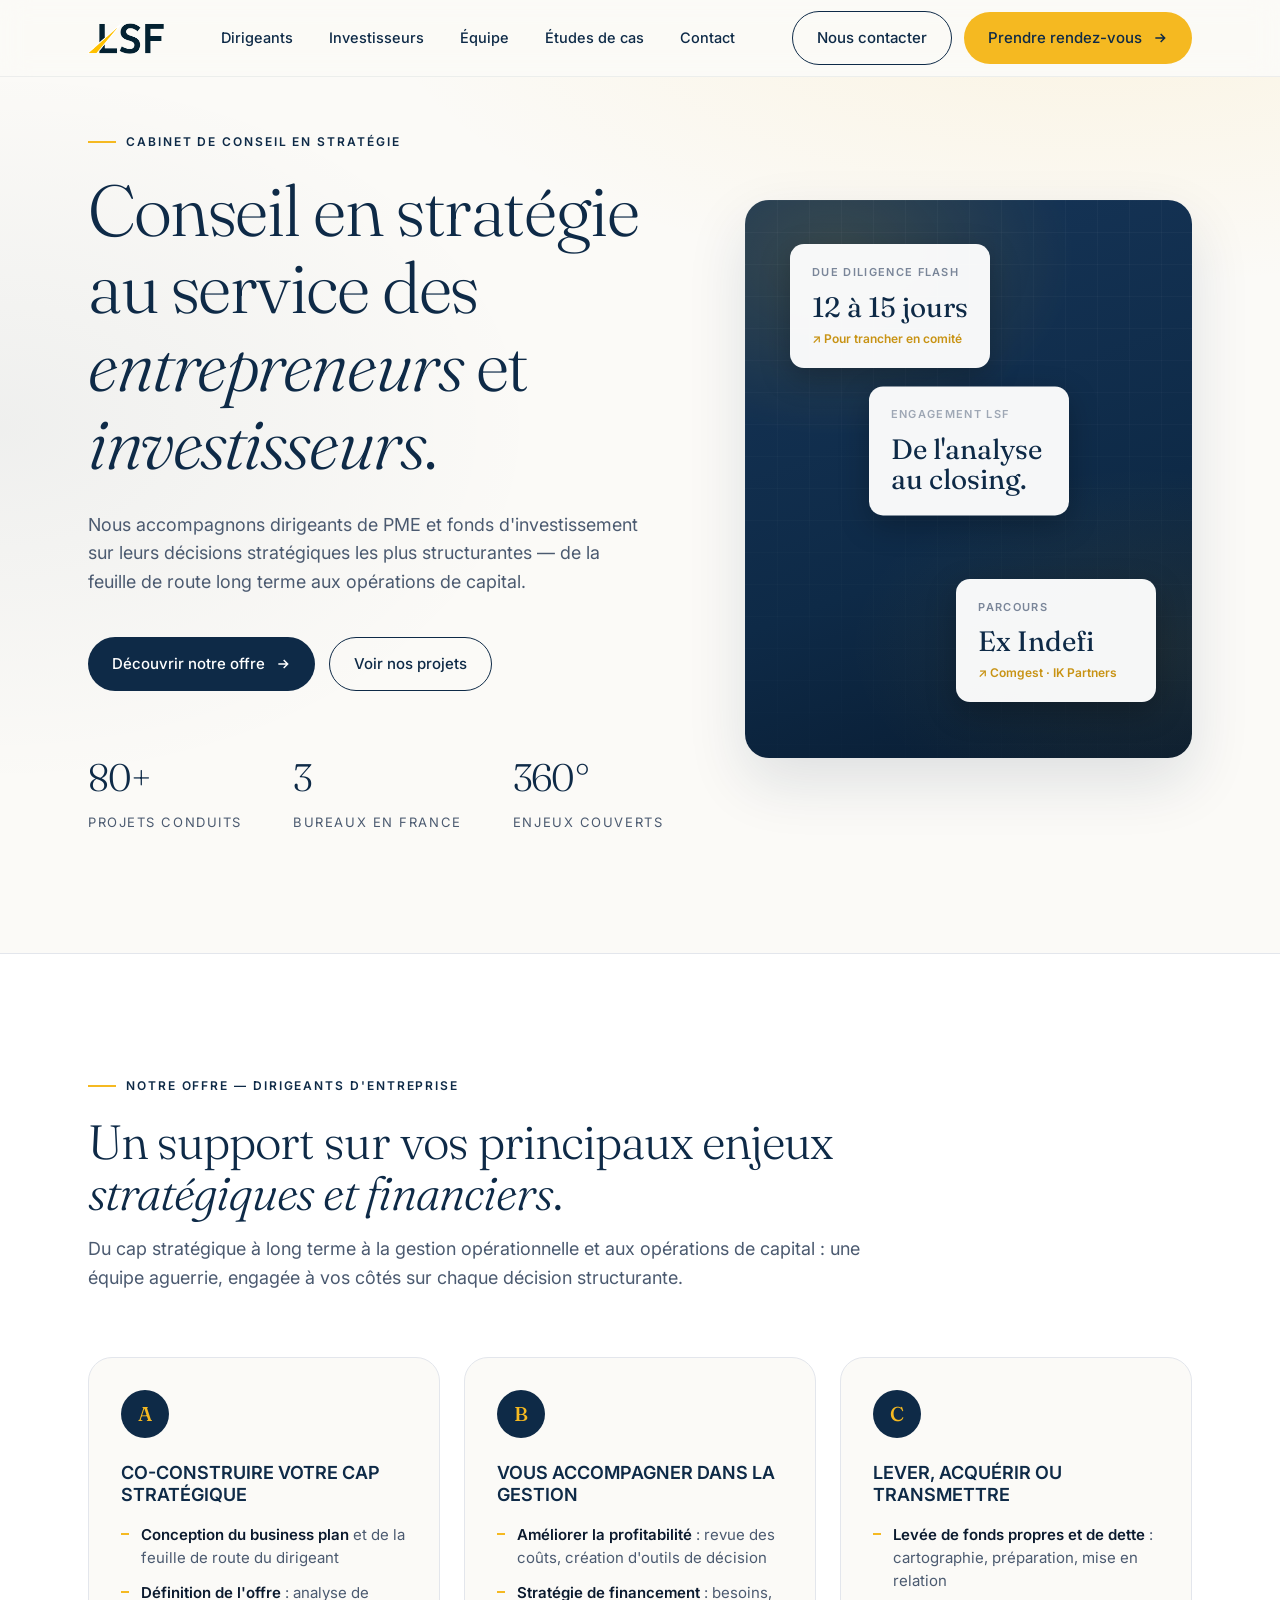
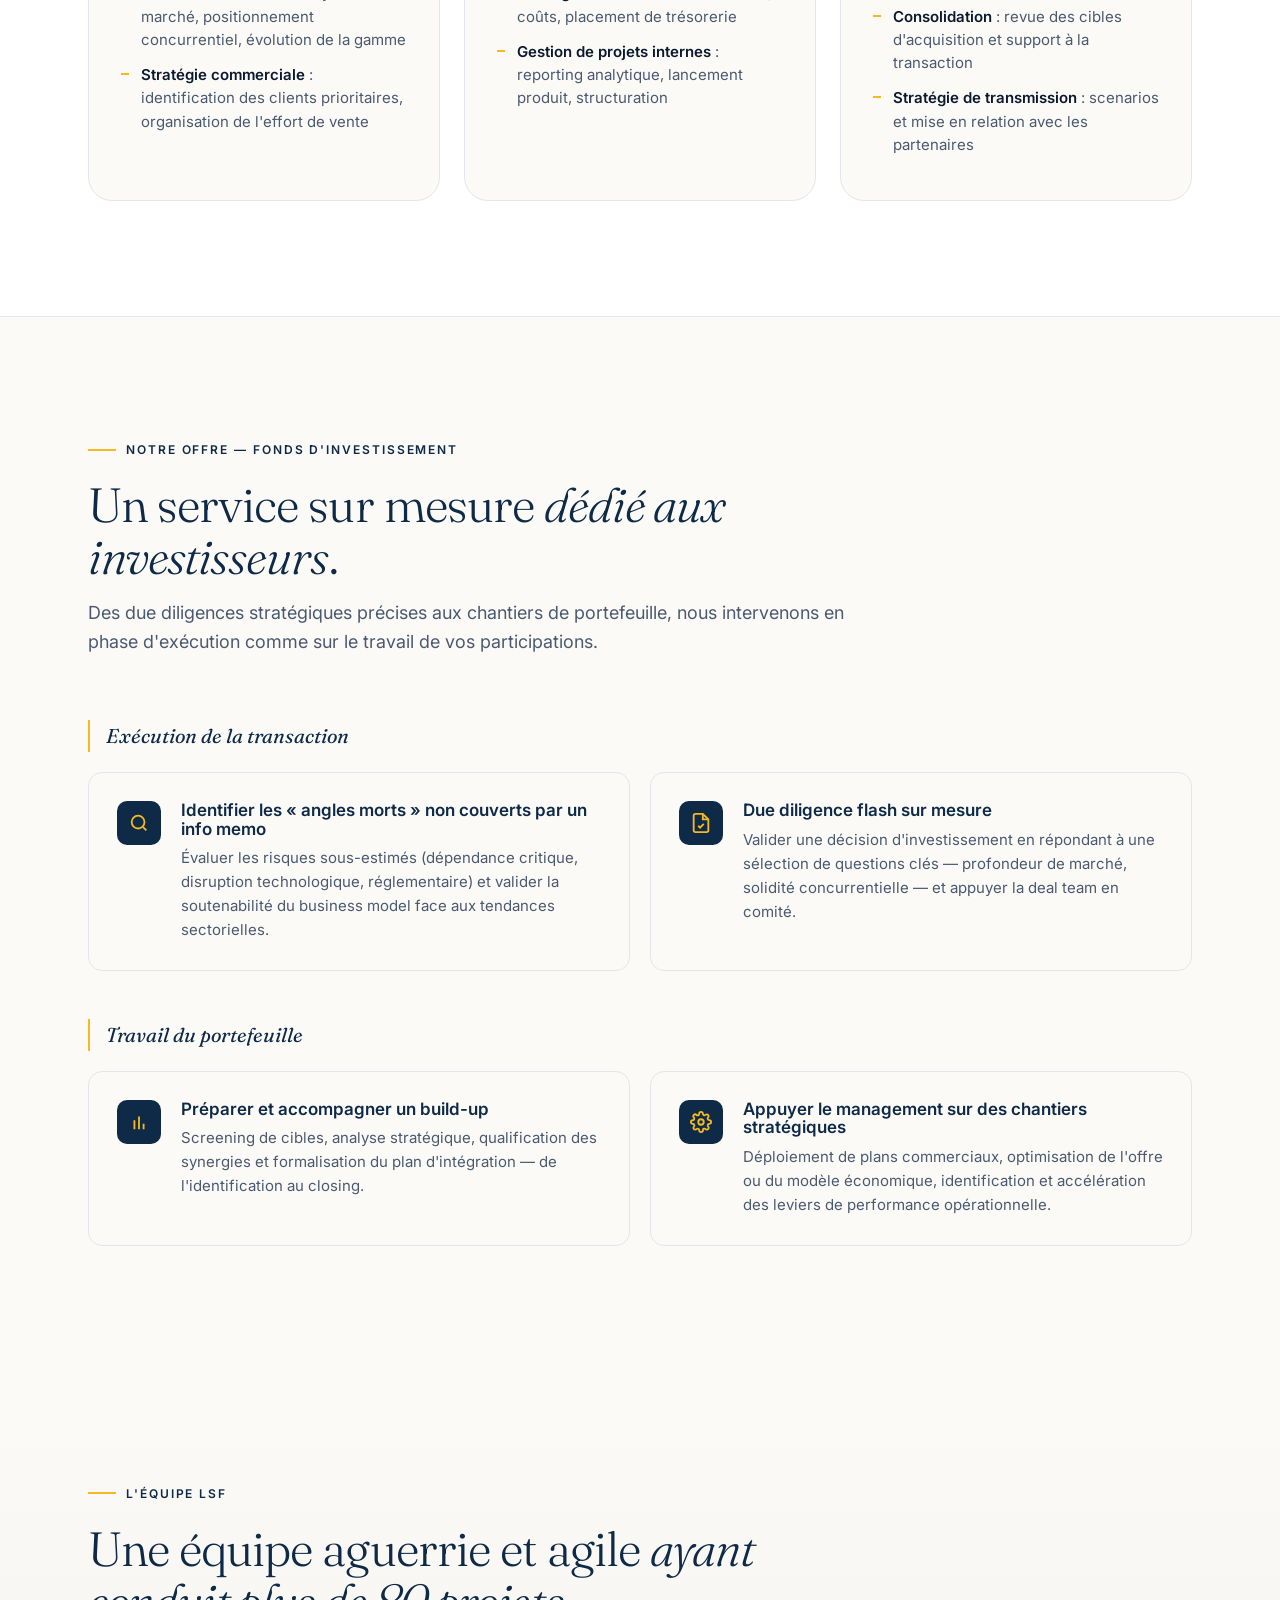
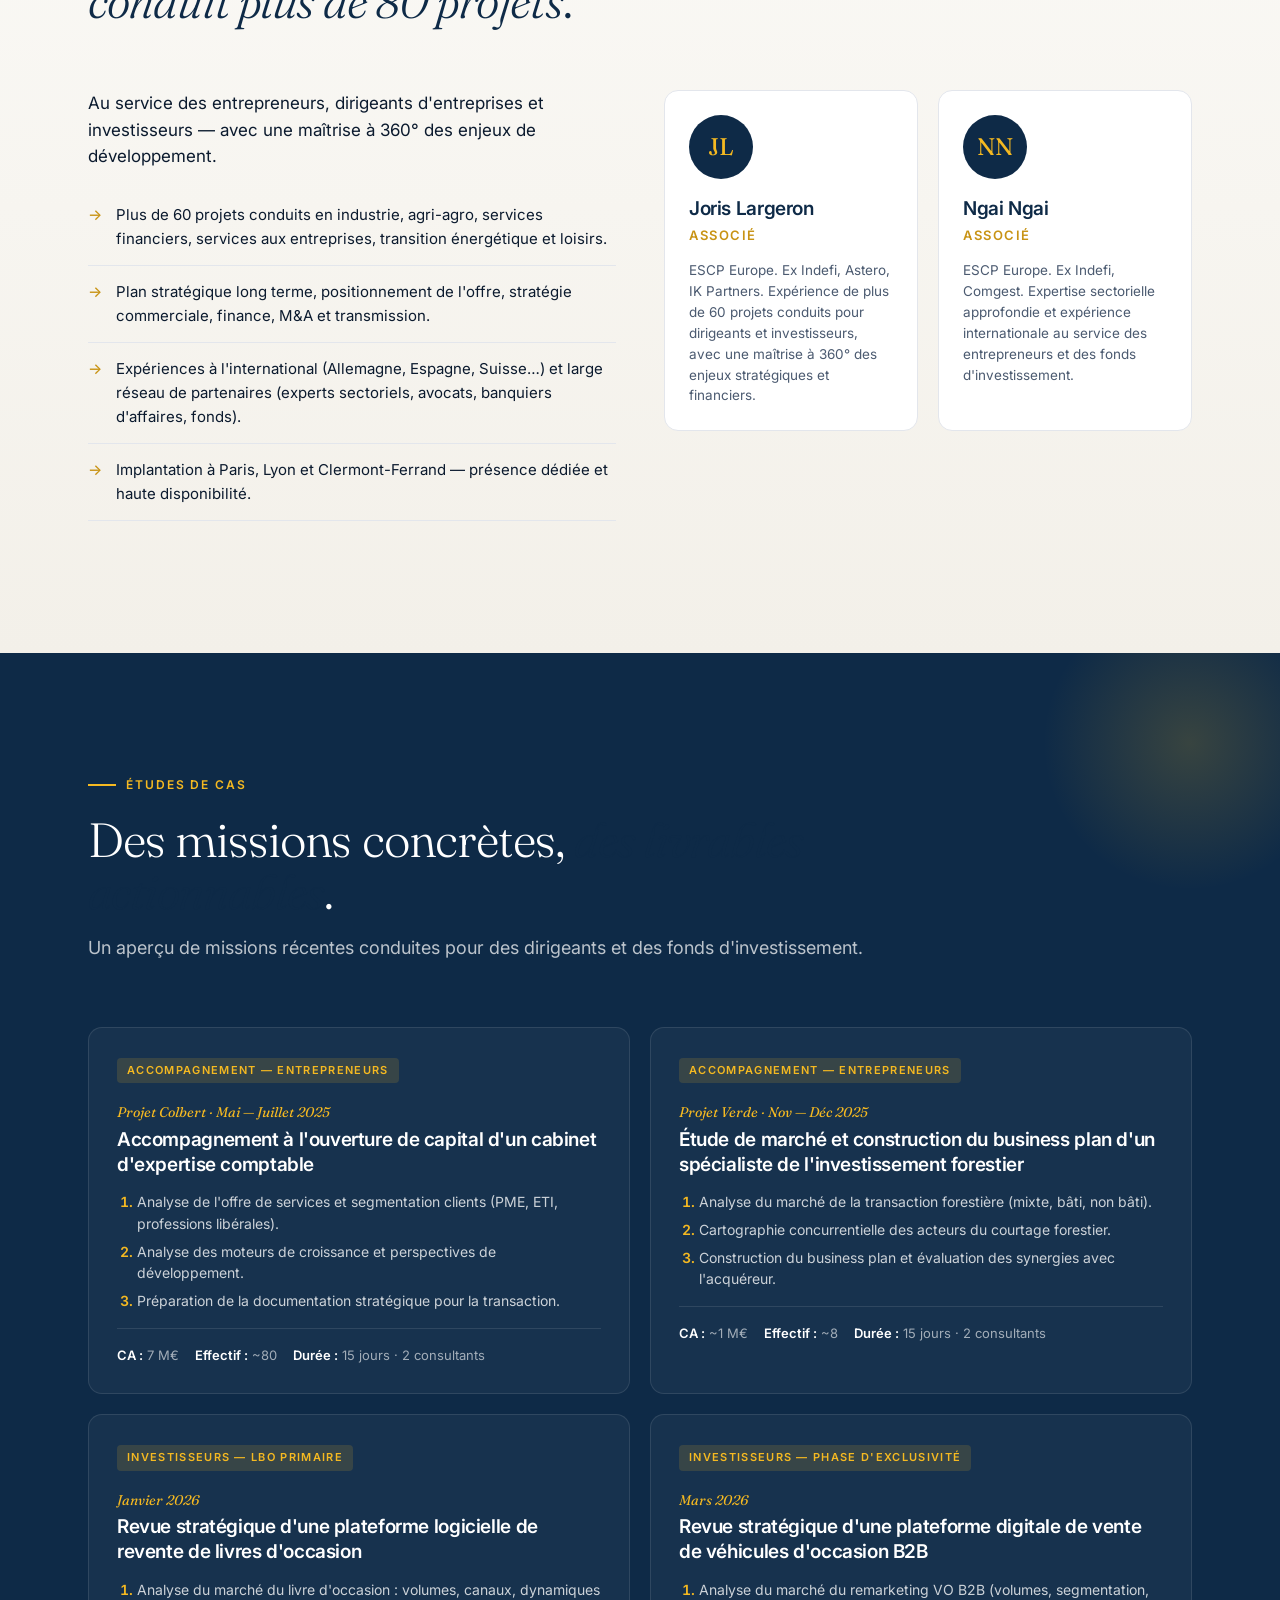
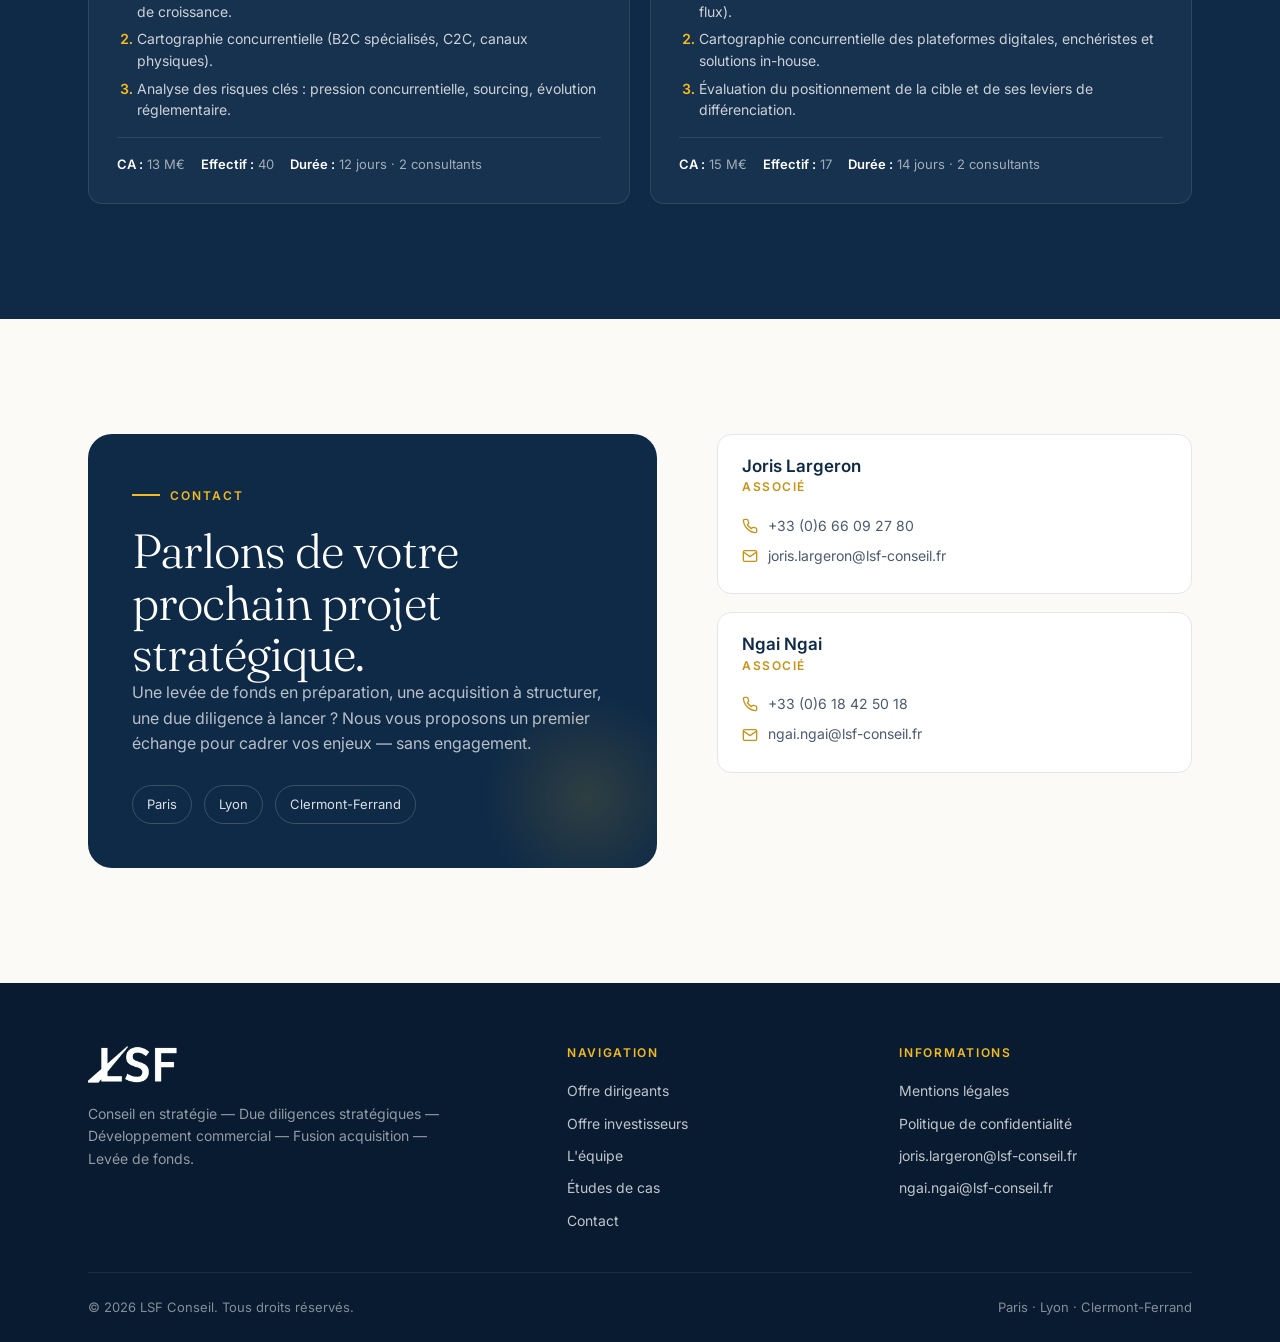
==== index.html @ f30cf4fa "chore: move site files to repo root for Vercel deployment Co-Authored-By: Claude Opus 4.7 (1M contex" ====
<!DOCTYPE html>
<html lang="fr">
<head>
<meta charset="UTF-8" />
<meta name="viewport" content="width=device-width, initial-scale=1" />
<title>LSF Conseil — Conseil en stratégie pour entrepreneurs et investisseurs</title>
<meta name="description" content="LSF Conseil accompagne dirigeants de PME et fonds d'investissement sur leurs enjeux stratégiques : due diligences, plan stratégique, développement commercial, M&A et levée de fonds." />
<link rel="icon" type="image/png" href="assets/logo-lsf.png" />
<link rel="preconnect" href="https://fonts.googleapis.com" />
<link rel="preconnect" href="https://fonts.gstatic.com" crossorigin />
<link href="https://fonts.googleapis.com/css2?family=Fraunces:ital,opsz,wght@0,9..144,300;0,9..144,400;0,9..144,500;1,9..144,300;1,9..144,400&family=Inter:wght@400;500;600;700&display=swap" rel="stylesheet" />
<link rel="stylesheet" href="styles.css" />
</head>
<body>

<header class="site-header">
  <div class="container nav">
    <a href="/" class="nav-brand" aria-label="LSF Conseil">
      <img src="assets/logo-lsf-hd.png" alt="LSF Conseil" />
    </a>
    <nav aria-label="Navigation principale">
      <ul class="nav-links">
        <li><a href="#dirigeants">Dirigeants</a></li>
        <li><a href="#investisseurs">Investisseurs</a></li>
        <li><a href="#equipe">Équipe</a></li>
        <li><a href="#cas">Études de cas</a></li>
        <li><a href="#contact">Contact</a></li>
      </ul>
    </nav>
    <div class="nav-cta">
      <a class="btn btn-ghost hide-mobile" href="#contact">Nous contacter</a>
      <a class="btn btn-gold" href="#contact">
        Prendre rendez-vous
        <svg width="16" height="16" viewBox="0 0 24 24" fill="none" stroke="currentColor" stroke-width="2.2"><path d="M5 12h14M13 6l6 6-6 6"/></svg>
      </a>
    </div>
  </div>
</header>

<main>

<!-- HERO -->
<section class="hero">
  <div class="container hero-grid">
    <div>
      <span class="eyebrow">Cabinet de conseil en stratégie</span>
      <h1>
        Conseil en stratégie au service des <span class="accent">entrepreneurs</span> et <span class="accent">investisseurs</span>.
      </h1>
      <p class="hero-sub">
        Nous accompagnons dirigeants de PME et fonds d'investissement sur leurs décisions stratégiques les plus structurantes — de la feuille de route long terme aux opérations de capital.
      </p>
      <div class="hero-ctas">
        <a class="btn btn-primary" href="#dirigeants">
          Découvrir notre offre
          <svg width="16" height="16" viewBox="0 0 24 24" fill="none" stroke="currentColor" stroke-width="2.2"><path d="M5 12h14M13 6l6 6-6 6"/></svg>
        </a>
        <a class="btn btn-ghost" href="#cas">Voir nos projets</a>
      </div>
      <div class="hero-meta">
        <div class="stat">
          <strong>80+</strong>
          <span>projets conduits</span>
        </div>
        <div class="stat">
          <strong>3</strong>
          <span>bureaux en France</span>
        </div>
        <div class="stat">
          <strong>360°</strong>
          <span>enjeux couverts</span>
        </div>
      </div>
    </div>
    <div class="hero-visual" aria-hidden="true">
      <div class="viz-lines"></div>
      <div class="viz-card viz-card-1">
        <div class="label">Due diligence flash</div>
        <div class="value">12 à 15 jours</div>
        <div class="delta">↗ Pour trancher en comité</div>
      </div>
      <div class="viz-card viz-card-3">
        <div class="label">Engagement LSF</div>
        <div class="value">De l'analyse<br/>au closing.</div>
      </div>
      <div class="viz-card viz-card-2">
        <div class="label">Parcours</div>
        <div class="value">Ex Indefi</div>
        <div class="delta">↗ Comgest · IK Partners</div>
      </div>
    </div>
  </div>
</section>

<!-- DIRIGEANTS -->
<section class="section services" id="dirigeants">
  <div class="container">
    <div class="section-head">
      <span class="eyebrow">Notre offre — Dirigeants d'entreprise</span>
      <h2>Un support sur vos principaux enjeux <em class="italic">stratégiques et financiers</em>.</h2>
      <p>
        Du cap stratégique à long terme à la gestion opérationnelle et aux opérations de capital : une équipe aguerrie, engagée à vos côtés sur chaque décision structurante.
      </p>
    </div>

    <div class="service-grid">
      <article class="service-card">
        <div class="badge">A</div>
        <h3>Co-construire votre cap stratégique</h3>
        <ul>
          <li><strong>Conception du business plan</strong> et de la feuille de route du dirigeant</li>
          <li><strong>Définition de l'offre</strong> : analyse de marché, positionnement concurrentiel, évolution de la gamme</li>
          <li><strong>Stratégie commerciale</strong> : identification des clients prioritaires, organisation de l'effort de vente</li>
        </ul>
      </article>

      <article class="service-card">
        <div class="badge">B</div>
        <h3>Vous accompagner dans la gestion</h3>
        <ul>
          <li><strong>Améliorer la profitabilité</strong> : revue des coûts, création d'outils de décision</li>
          <li><strong>Stratégie de financement</strong> : besoins, coûts, placement de trésorerie</li>
          <li><strong>Gestion de projets internes</strong> : reporting analytique, lancement produit, structuration</li>
        </ul>
      </article>

      <article class="service-card">
        <div class="badge">C</div>
        <h3>Lever, acquérir ou transmettre</h3>
        <ul>
          <li><strong>Levée de fonds propres et de dette</strong> : cartographie, préparation, mise en relation</li>
          <li><strong>Consolidation</strong> : revue des cibles d'acquisition et support à la transaction</li>
          <li><strong>Stratégie de transmission</strong> : scenarios et mise en relation avec les partenaires</li>
        </ul>
      </article>
    </div>
  </div>
</section>

<!-- INVESTISSEURS -->
<section class="section" id="investisseurs">
  <div class="container">
    <div class="section-head">
      <span class="eyebrow">Notre offre — Fonds d'investissement</span>
      <h2>Un service sur mesure <em class="italic">dédié aux investisseurs</em>.</h2>
      <p>
        Des due diligences stratégiques précises aux chantiers de portefeuille, nous intervenons en phase d'exécution comme sur le travail de vos participations.
      </p>
    </div>

    <div style="display:grid; gap: 48px;">
      <div>
        <span class="phase-label">Exécution de la transaction</span>
        <div class="approach-grid">
          <article class="approach-card">
            <div class="ico" aria-hidden="true">
              <svg width="22" height="22" viewBox="0 0 24 24" fill="none" stroke="currentColor" stroke-width="2"><circle cx="11" cy="11" r="7"/><path d="m20 20-3.5-3.5"/></svg>
            </div>
            <div>
              <h4>Identifier les « angles morts » non couverts par un info memo</h4>
              <p>Évaluer les risques sous-estimés (dépendance critique, disruption technologique, réglementaire) et valider la soutenabilité du business model face aux tendances sectorielles.</p>
            </div>
          </article>

          <article class="approach-card">
            <div class="ico" aria-hidden="true">
              <svg width="22" height="22" viewBox="0 0 24 24" fill="none" stroke="currentColor" stroke-width="2"><path d="M14 2H6a2 2 0 0 0-2 2v16a2 2 0 0 0 2 2h12a2 2 0 0 0 2-2V8z"/><path d="M14 2v6h6"/><path d="m9 15 2 2 4-4"/></svg>
            </div>
            <div>
              <h4>Due diligence flash sur mesure</h4>
              <p>Valider une décision d'investissement en répondant à une sélection de questions clés — profondeur de marché, solidité concurrentielle — et appuyer la deal team en comité.</p>
            </div>
          </article>
        </div>
      </div>

      <div>
        <span class="phase-label">Travail du portefeuille</span>
        <div class="approach-grid">
          <article class="approach-card">
            <div class="ico" aria-hidden="true">
              <svg width="22" height="22" viewBox="0 0 24 24" fill="none" stroke="currentColor" stroke-width="2"><path d="M17 20v-6M7 20v-10M12 20v-14"/></svg>
            </div>
            <div>
              <h4>Préparer et accompagner un build-up</h4>
              <p>Screening de cibles, analyse stratégique, qualification des synergies et formalisation du plan d'intégration — de l'identification au closing.</p>
            </div>
          </article>

          <article class="approach-card">
            <div class="ico" aria-hidden="true">
              <svg width="22" height="22" viewBox="0 0 24 24" fill="none" stroke="currentColor" stroke-width="2"><circle cx="12" cy="12" r="3"/><path d="M19.4 15a1.65 1.65 0 0 0 .33 1.82l.06.06a2 2 0 1 1-2.83 2.83l-.06-.06a1.65 1.65 0 0 0-1.82-.33 1.65 1.65 0 0 0-1 1.51V21a2 2 0 0 1-4 0v-.09A1.65 1.65 0 0 0 9 19.4a1.65 1.65 0 0 0-1.82.33l-.06.06a2 2 0 1 1-2.83-2.83l.06-.06a1.65 1.65 0 0 0 .33-1.82 1.65 1.65 0 0 0-1.51-1H3a2 2 0 0 1 0-4h.09A1.65 1.65 0 0 0 4.6 9a1.65 1.65 0 0 0-.33-1.82l-.06-.06a2 2 0 1 1 2.83-2.83l.06.06a1.65 1.65 0 0 0 1.82.33H9a1.65 1.65 0 0 0 1-1.51V3a2 2 0 0 1 4 0v.09a1.65 1.65 0 0 0 1 1.51 1.65 1.65 0 0 0 1.82-.33l.06-.06a2 2 0 1 1 2.83 2.83l-.06.06a1.65 1.65 0 0 0-.33 1.82V9a1.65 1.65 0 0 0 1.51 1H21a2 2 0 0 1 0 4h-.09a1.65 1.65 0 0 0-1.51 1z"/></svg>
            </div>
            <div>
              <h4>Appuyer le management sur des chantiers stratégiques</h4>
              <p>Déploiement de plans commerciaux, optimisation de l'offre ou du modèle économique, identification et accélération des leviers de performance opérationnelle.</p>
            </div>
          </article>
        </div>
      </div>
    </div>
  </div>
</section>

<!-- ÉQUIPE -->
<section class="section team" id="equipe">
  <div class="container">
    <div class="section-head">
      <span class="eyebrow">L'équipe LSF</span>
      <h2>Une équipe aguerrie et agile <em class="italic">ayant conduit plus de 80 projets</em>.</h2>
    </div>

    <div class="team-grid">
      <div class="team-intro">
        <p class="lead">Au service des entrepreneurs, dirigeants d'entreprises et investisseurs — avec une maîtrise à 360° des enjeux de développement.</p>
        <ul>
          <li>Plus de 60 projets conduits en industrie, agri-agro, services financiers, services aux entreprises, transition énergétique et loisirs.</li>
          <li>Plan stratégique long terme, positionnement de l'offre, stratégie commerciale, finance, M&amp;A et transmission.</li>
          <li>Expériences à l'international (Allemagne, Espagne, Suisse…) et large réseau de partenaires (experts sectoriels, avocats, banquiers d'affaires, fonds).</li>
          <li>Implantation à Paris, Lyon et Clermont-Ferrand — présence dédiée et haute disponibilité.</li>
        </ul>
      </div>

      <div class="team-cards">
        <article class="team-card">
          <div class="avatar">JL</div>
          <h3>Joris Largeron</h3>
          <span class="role">Associé</span>
          <p class="bio">ESCP Europe. Ex Indefi, Astero, IK Partners. Expérience de plus de 60 projets conduits pour dirigeants et investisseurs, avec une maîtrise à 360° des enjeux stratégiques et financiers.</p>
        </article>
        <article class="team-card">
          <div class="avatar">NN</div>
          <h3>Ngai Ngai</h3>
          <span class="role">Associé</span>
          <p class="bio">ESCP Europe. Ex Indefi, Comgest. Expertise sectorielle approfondie et expérience internationale au service des entrepreneurs et des fonds d'investissement.</p>
        </article>
      </div>
    </div>
  </div>
</section>

<!-- ÉTUDES DE CAS -->
<section class="section cases" id="cas">
  <div class="container">
    <div class="section-head">
      <span class="eyebrow">Études de cas</span>
      <h2>Des missions concrètes, <em class="italic">des livrables actionnables</em>.</h2>
      <p>Un aperçu de missions récentes conduites pour des dirigeants et des fonds d'investissement.</p>
    </div>

    <div class="cases-grid">
      <article class="case-card">
        <span class="tag">Accompagnement — Entrepreneurs</span>
        <div class="code">Projet Colbert · Mai — Juillet 2025</div>
        <h3>Accompagnement à l'ouverture de capital d'un cabinet d'expertise comptable</h3>
        <ol>
          <li>Analyse de l'offre de services et segmentation clients (PME, ETI, professions libérales).</li>
          <li>Analyse des moteurs de croissance et perspectives de développement.</li>
          <li>Préparation de la documentation stratégique pour la transaction.</li>
        </ol>
        <div class="meta">
          <span><strong>CA :</strong> 7 M€</span>
          <span><strong>Effectif :</strong> ~80</span>
          <span><strong>Durée :</strong> 15 jours · 2 consultants</span>
        </div>
      </article>

      <article class="case-card">
        <span class="tag">Accompagnement — Entrepreneurs</span>
        <div class="code">Projet Verde · Nov — Déc 2025</div>
        <h3>Étude de marché et construction du business plan d'un spécialiste de l'investissement forestier</h3>
        <ol>
          <li>Analyse du marché de la transaction forestière (mixte, bâti, non bâti).</li>
          <li>Cartographie concurrentielle des acteurs du courtage forestier.</li>
          <li>Construction du business plan et évaluation des synergies avec l'acquéreur.</li>
        </ol>
        <div class="meta">
          <span><strong>CA :</strong> ~1 M€</span>
          <span><strong>Effectif :</strong> ~8</span>
          <span><strong>Durée :</strong> 15 jours · 2 consultants</span>
        </div>
      </article>

      <article class="case-card">
        <span class="tag">Investisseurs — LBO primaire</span>
        <div class="code">Janvier 2026</div>
        <h3>Revue stratégique d'une plateforme logicielle de revente de livres d'occasion</h3>
        <ol>
          <li>Analyse du marché du livre d'occasion : volumes, canaux, dynamiques de croissance.</li>
          <li>Cartographie concurrentielle (B2C spécialisés, C2C, canaux physiques).</li>
          <li>Analyse des risques clés : pression concurrentielle, sourcing, évolution réglementaire.</li>
        </ol>
        <div class="meta">
          <span><strong>CA :</strong> 13 M€</span>
          <span><strong>Effectif :</strong> 40</span>
          <span><strong>Durée :</strong> 12 jours · 2 consultants</span>
        </div>
      </article>

      <article class="case-card">
        <span class="tag">Investisseurs — Phase d'exclusivité</span>
        <div class="code">Mars 2026</div>
        <h3>Revue stratégique d'une plateforme digitale de vente de véhicules d'occasion B2B</h3>
        <ol>
          <li>Analyse du marché du remarketing VO B2B (volumes, segmentation, flux).</li>
          <li>Cartographie concurrentielle des plateformes digitales, enchéristes et solutions in-house.</li>
          <li>Évaluation du positionnement de la cible et de ses leviers de différenciation.</li>
        </ol>
        <div class="meta">
          <span><strong>CA :</strong> 15 M€</span>
          <span><strong>Effectif :</strong> 17</span>
          <span><strong>Durée :</strong> 14 jours · 2 consultants</span>
        </div>
      </article>
    </div>
  </div>
</section>

<!-- CONTACT -->
<section class="section contact" id="contact">
  <div class="container contact-grid">
    <div class="contact-panel">
      <span class="eyebrow">Contact</span>
      <h2>Parlons de votre prochain projet stratégique.</h2>
      <p>Une levée de fonds en préparation, une acquisition à structurer, une due diligence à lancer ? Nous vous proposons un premier échange pour cadrer vos enjeux — sans engagement.</p>
      <div class="contact-locations">
        <span>Paris</span>
        <span>Lyon</span>
        <span>Clermont-Ferrand</span>
      </div>
    </div>

    <div class="contact-people">
      <article class="contact-person">
        <h4>Joris Largeron</h4>
        <span class="role">Associé</span>
        <div class="row">
          <svg width="16" height="16" viewBox="0 0 24 24" fill="none" stroke="currentColor" stroke-width="2"><path d="M22 16.92v3a2 2 0 0 1-2.18 2 19.79 19.79 0 0 1-8.63-3.07 19.5 19.5 0 0 1-6-6 19.79 19.79 0 0 1-3.07-8.67A2 2 0 0 1 4.11 2h3a2 2 0 0 1 2 1.72 12.84 12.84 0 0 0 .7 2.81 2 2 0 0 1-.45 2.11L8.09 9.91a16 16 0 0 0 6 6l1.27-1.27a2 2 0 0 1 2.11-.45 12.84 12.84 0 0 0 2.81.7A2 2 0 0 1 22 16.92z"/></svg>
          <a href="tel:+33666092780">+33 (0)6 66 09 27 80</a>
        </div>
        <div class="row">
          <svg width="16" height="16" viewBox="0 0 24 24" fill="none" stroke="currentColor" stroke-width="2"><path d="M4 4h16c1.1 0 2 .9 2 2v12c0 1.1-.9 2-2 2H4c-1.1 0-2-.9-2-2V6c0-1.1.9-2 2-2z"/><polyline points="22,6 12,13 2,6"/></svg>
          <a href="mailto:joris.largeron@lsf-conseil.fr">joris.largeron@lsf-conseil.fr</a>
        </div>
      </article>

      <article class="contact-person">
        <h4>Ngai Ngai</h4>
        <span class="role">Associé</span>
        <div class="row">
          <svg width="16" height="16" viewBox="0 0 24 24" fill="none" stroke="currentColor" stroke-width="2"><path d="M22 16.92v3a2 2 0 0 1-2.18 2 19.79 19.79 0 0 1-8.63-3.07 19.5 19.5 0 0 1-6-6 19.79 19.79 0 0 1-3.07-8.67A2 2 0 0 1 4.11 2h3a2 2 0 0 1 2 1.72 12.84 12.84 0 0 0 .7 2.81 2 2 0 0 1-.45 2.11L8.09 9.91a16 16 0 0 0 6 6l1.27-1.27a2 2 0 0 1 2.11-.45 12.84 12.84 0 0 0 2.81.7A2 2 0 0 1 22 16.92z"/></svg>
          <a href="tel:+33618425018">+33 (0)6 18 42 50 18</a>
        </div>
        <div class="row">
          <svg width="16" height="16" viewBox="0 0 24 24" fill="none" stroke="currentColor" stroke-width="2"><path d="M4 4h16c1.1 0 2 .9 2 2v12c0 1.1-.9 2-2 2H4c-1.1 0-2-.9-2-2V6c0-1.1.9-2 2-2z"/><polyline points="22,6 12,13 2,6"/></svg>
          <a href="mailto:ngai.ngai@lsf-conseil.fr">ngai.ngai@lsf-conseil.fr</a>
        </div>
      </article>
    </div>
  </div>
</section>

</main>

<footer class="site-footer">
  <div class="container">
    <div class="footer-top">
      <div class="footer-brand">
        <img src="assets/logo-lsf-hd.png" alt="LSF Conseil" />
        <p>Conseil en stratégie — Due diligences stratégiques — Développement commercial — Fusion acquisition — Levée de fonds.</p>
      </div>
      <div class="footer-col">
        <h5>Navigation</h5>
        <ul>
          <li><a href="#dirigeants">Offre dirigeants</a></li>
          <li><a href="#investisseurs">Offre investisseurs</a></li>
          <li><a href="#equipe">L'équipe</a></li>
          <li><a href="#cas">Études de cas</a></li>
          <li><a href="#contact">Contact</a></li>
        </ul>
      </div>
      <div class="footer-col">
        <h5>Informations</h5>
        <ul>
          <li><a href="mentions-legales.html">Mentions légales</a></li>
          <li><a href="politique-confidentialite.html">Politique de confidentialité</a></li>
          <li><a href="mailto:joris.largeron@lsf-conseil.fr">joris.largeron@lsf-conseil.fr</a></li>
          <li><a href="mailto:ngai.ngai@lsf-conseil.fr">ngai.ngai@lsf-conseil.fr</a></li>
        </ul>
      </div>
    </div>
    <div class="footer-bottom">
      <span>© 2026 LSF Conseil. Tous droits réservés.</span>
      <span>Paris · Lyon · Clermont-Ferrand</span>
    </div>
  </div>
</footer>

</body>
</html>
---- styles.css ----
:root {
  --navy: #0E2A47;
  --navy-900: #081B30;
  --navy-700: #163558;
  --navy-500: #2A4A73;
  --navy-100: #E8ECF1;
  --gold: #F5B921;
  --gold-soft: #FFD76B;
  --gold-dark: #C89314;
  --ink: #0B1A2E;
  --ink-60: #4B5A70;
  --ink-40: #7A8699;
  --paper: #FBFAF7;
  --paper-2: #F3F0E9;
  --white: #FFFFFF;
  --border: #E3E6EC;
  --radius: 14px;
  --radius-sm: 8px;
  --radius-lg: 24px;
  --shadow-sm: 0 1px 2px rgba(14, 42, 71, .04), 0 2px 8px rgba(14, 42, 71, .04);
  --shadow-md: 0 8px 24px rgba(14, 42, 71, .08);
  --shadow-lg: 0 24px 60px rgba(14, 42, 71, .12);
  --max: 1200px;
  --gutter: clamp(20px, 4vw, 48px);
  --serif: "Fraunces", "Cormorant Garamond", Georgia, serif;
  --sans: "Inter", -apple-system, BlinkMacSystemFont, "Segoe UI", Helvetica, Arial, sans-serif;
}

* { box-sizing: border-box; }
html { scroll-behavior: smooth; -webkit-text-size-adjust: 100%; }
body {
  margin: 0;
  font-family: var(--sans);
  color: var(--ink);
  background: var(--paper);
  font-size: 16px;
  line-height: 1.6;
  -webkit-font-smoothing: antialiased;
  -moz-osx-font-smoothing: grayscale;
}
img { max-width: 100%; display: block; }
a { color: inherit; text-decoration: none; }
button { font-family: inherit; cursor: pointer; border: 0; background: 0; }

/* Layout */
.container {
  width: 100%;
  max-width: var(--max);
  margin: 0 auto;
  padding-inline: var(--gutter);
}
.section { padding-block: clamp(64px, 9vw, 120px); }
.section-tight { padding-block: clamp(48px, 7vw, 80px); }

/* Typography */
h1, h2, h3, h4 {
  font-family: var(--serif);
  font-weight: 400;
  color: var(--navy);
  letter-spacing: -0.02em;
  line-height: 1.08;
  margin: 0;
}
h1 { font-size: clamp(40px, 6vw, 72px); font-weight: 300; }
h2 { font-size: clamp(30px, 4vw, 48px); font-weight: 300; }
h3 { font-size: clamp(20px, 2vw, 24px); font-weight: 500; line-height: 1.25; }
h4 { font-size: 17px; font-weight: 600; font-family: var(--sans); letter-spacing: 0; }
p { margin: 0 0 1em; color: var(--ink-60); }
p.lead { font-size: clamp(18px, 1.6vw, 21px); color: var(--ink); line-height: 1.55; }
em.italic { font-family: var(--serif); font-style: italic; font-weight: 300; color: var(--navy); }

.eyebrow {
  display: inline-flex;
  align-items: center;
  gap: 10px;
  font-family: var(--sans);
  text-transform: uppercase;
  font-size: 12px;
  font-weight: 600;
  letter-spacing: 0.16em;
  color: var(--navy);
  margin-bottom: 20px;
}
.eyebrow::before {
  content: "";
  width: 28px; height: 2px;
  background: var(--gold);
  display: block;
}
.eyebrow.light, .eyebrow.light { color: var(--gold); }
.eyebrow.light::before { background: var(--gold); }

/* Buttons */
.btn {
  display: inline-flex;
  align-items: center;
  gap: 10px;
  padding: 14px 24px;
  border-radius: 999px;
  font-weight: 500;
  font-size: 15px;
  transition: transform .2s ease, background .2s ease, color .2s ease, border-color .2s ease;
  white-space: nowrap;
}
.btn-primary { background: var(--navy); color: var(--white); }
.btn-primary:hover { background: var(--navy-900); transform: translateY(-1px); }
.btn-gold { background: var(--gold); color: var(--navy); }
.btn-gold:hover { background: var(--gold-soft); transform: translateY(-1px); }
.btn-ghost { color: var(--navy); border: 1px solid var(--navy); }
.btn-ghost:hover { background: var(--navy); color: var(--white); }
.btn-link {
  display: inline-flex; align-items: center; gap: 8px;
  color: var(--navy); font-weight: 600; font-size: 15px;
  border-bottom: 1px solid transparent;
  padding-bottom: 2px;
  transition: border-color .2s;
}
.btn-link:hover { border-color: var(--gold); }
.btn-link .arrow { transition: transform .2s; }
.btn-link:hover .arrow { transform: translateX(3px); }

/* Header / Nav */
.site-header {
  position: sticky;
  top: 0;
  z-index: 50;
  background: rgba(251, 250, 247, 0.82);
  backdrop-filter: saturate(160%) blur(14px);
  -webkit-backdrop-filter: saturate(160%) blur(14px);
  border-bottom: 1px solid rgba(14, 42, 71, .06);
}
.nav {
  display: flex;
  align-items: center;
  justify-content: space-between;
  gap: 24px;
  height: 76px;
}
.nav-brand {
  display: flex; align-items: center; gap: 12px;
}
.nav-brand img { height: 36px; width: auto; }
.nav-links {
  display: flex;
  gap: 36px;
  list-style: none;
  padding: 0; margin: 0;
  font-size: 14.5px;
  font-weight: 500;
}
.nav-links a {
  color: var(--navy);
  position: relative;
  padding: 4px 0;
  transition: color .2s;
}
.nav-links a::after {
  content: "";
  position: absolute;
  left: 0; right: 0; bottom: -2px;
  height: 2px; background: var(--gold);
  transform: scaleX(0);
  transform-origin: left;
  transition: transform .25s;
}
.nav-links a:hover::after { transform: scaleX(1); }
.nav-cta { display: flex; gap: 12px; align-items: center; }
.nav-toggle { display: none; }

@media (max-width: 960px) {
  .nav-links { display: none; }
  .nav-cta .btn-ghost { display: none; }
}

/* Hero */
.hero {
  position: relative;
  padding-top: clamp(24px, 4vw, 48px);
  padding-bottom: clamp(72px, 10vw, 120px);
  background:
    radial-gradient(1200px 500px at 85% -10%, rgba(245,185,33,.10), transparent 60%),
    radial-gradient(900px 600px at 0% 40%, rgba(14,42,71,.05), transparent 60%),
    var(--paper);
  overflow: hidden;
}
.hero-grid {
  display: grid;
  grid-template-columns: 1.3fr 1fr;
  gap: clamp(40px, 6vw, 80px);
  align-items: center;
}
.hero h1 .accent {
  font-style: italic;
  color: var(--navy);
  position: relative;
  white-space: nowrap;
}
.hero h1 .accent::after {
  content: "";
  position: absolute;
  left: 0; right: 0; bottom: 6px;
  height: 8px; background: var(--gold);
  opacity: .35;
  z-index: -1;
  border-radius: 2px;
}
.hero-sub {
  margin-top: 28px;
  font-size: clamp(17px, 1.4vw, 19px);
  color: var(--ink-60);
  max-width: 560px;
  line-height: 1.6;
}
.hero-ctas { margin-top: 40px; display: flex; gap: 14px; flex-wrap: wrap; }
.hero-meta {
  margin-top: 56px;
  display: flex;
  gap: clamp(24px, 4vw, 60px);
  flex-wrap: wrap;
}
.hero-meta .stat {
  display: flex; flex-direction: column; gap: 4px;
}
.hero-meta .stat strong {
  font-family: var(--serif);
  font-weight: 300;
  font-size: clamp(30px, 3vw, 40px);
  color: var(--navy);
  letter-spacing: -0.02em;
}
.hero-meta .stat span {
  font-size: 13px; color: var(--ink-60);
  text-transform: uppercase; letter-spacing: .12em;
}

.hero-visual {
  position: relative;
  aspect-ratio: 4/5;
  border-radius: var(--radius-lg);
  overflow: hidden;
  background: linear-gradient(160deg, var(--navy-700) 0%, var(--navy) 60%, var(--navy-900) 100%);
  box-shadow: var(--shadow-lg);
}
.hero-visual::before {
  content: "";
  position: absolute;
  inset: 0;
  background:
    radial-gradient(400px 300px at 20% 10%, rgba(245,185,33,.16), transparent 60%),
    radial-gradient(500px 300px at 90% 80%, rgba(245,185,33,.08), transparent 60%);
}
.hero-visual .viz-lines {
  position: absolute;
  inset: 0;
  background-image:
    linear-gradient(rgba(255,255,255,.04) 1px, transparent 1px),
    linear-gradient(90deg, rgba(255,255,255,.04) 1px, transparent 1px);
  background-size: 32px 32px;
  mask-image: linear-gradient(180deg, rgba(0,0,0,.8), rgba(0,0,0,.2));
}
.hero-visual .viz-card {
  position: absolute;
  background: rgba(255,255,255,.96);
  border-radius: var(--radius);
  padding: 20px 22px;
  box-shadow: 0 10px 30px rgba(0,0,0,.25);
  min-width: 200px;
}
.hero-visual .viz-card .label {
  font-size: 11px; text-transform: uppercase; letter-spacing: .12em;
  color: var(--ink-40); margin-bottom: 10px; font-weight: 600;
}
.hero-visual .viz-card .value {
  font-family: var(--serif); font-size: 28px; color: var(--navy); font-weight: 400;
  line-height: 1.1;
}
.hero-visual .viz-card .delta {
  font-size: 12px; color: var(--gold-dark); font-weight: 600; margin-top: 6px;
}
.viz-card-1 { top: 8%; left: 10%; }
.viz-card-2 { bottom: 10%; right: 8%; }
.viz-card-3 {
  left: 50%; top: 45%; transform: translate(-50%, -50%);
  background: var(--gold); color: var(--navy);
}
.viz-card-3 .label { color: var(--navy); opacity: .7; }
.viz-card-3 .value { color: var(--navy); }

@media (max-width: 900px) {
  .hero-grid { grid-template-columns: 1fr; }
  .hero-visual { aspect-ratio: 4/3; max-width: 500px; }
}

/* Sections generic */
.section-head {
  max-width: 780px;
  margin-bottom: clamp(40px, 5vw, 64px);
}
.section-head p { font-size: 18px; margin-top: 16px; }
.section-head.center { margin-inline: auto; text-align: center; }

/* Services — Dirigeants */
.services {
  background: var(--white);
  border-top: 1px solid var(--border);
  border-bottom: 1px solid var(--border);
}
.tabs-nav {
  display: inline-flex;
  padding: 6px;
  background: var(--navy-100);
  border-radius: 999px;
  margin-bottom: 48px;
  gap: 4px;
}
.tab-btn {
  padding: 10px 22px;
  border-radius: 999px;
  font-size: 14px;
  font-weight: 600;
  color: var(--navy-500);
  transition: color .2s, background .2s;
}
.tab-btn.active {
  background: var(--navy);
  color: var(--white);
}
.tab-panel { display: none; }
.tab-panel.active { display: block; animation: fadeIn .35s ease; }
@keyframes fadeIn {
  from { opacity: 0; transform: translateY(8px); }
  to { opacity: 1; transform: translateY(0); }
}

.service-grid {
  display: grid;
  grid-template-columns: repeat(3, 1fr);
  gap: 24px;
}
@media (max-width: 900px) { .service-grid { grid-template-columns: 1fr; } }

.service-card {
  position: relative;
  background: var(--paper);
  border: 1px solid var(--border);
  border-radius: var(--radius-lg);
  padding: 32px;
  transition: transform .3s ease, box-shadow .3s ease, border-color .3s ease;
  overflow: hidden;
}
.service-card:hover {
  transform: translateY(-4px);
  box-shadow: var(--shadow-md);
  border-color: transparent;
}
.service-card .badge {
  display: inline-flex;
  align-items: center; justify-content: center;
  width: 48px; height: 48px;
  background: var(--navy);
  color: var(--gold);
  border-radius: 50%;
  font-family: var(--serif);
  font-weight: 500;
  font-size: 20px;
  margin-bottom: 24px;
}
.service-card h3 {
  margin-bottom: 16px;
  font-family: var(--sans);
  font-size: 18px;
  font-weight: 600;
  letter-spacing: 0;
  text-transform: uppercase;
  color: var(--navy);
}
.service-card ul {
  list-style: none;
  padding: 0; margin: 0;
}
.service-card ul li {
  position: relative;
  padding-left: 20px;
  margin-bottom: 12px;
  color: var(--ink-60);
  font-size: 15px;
  line-height: 1.55;
}
.service-card ul li::before {
  content: "";
  position: absolute;
  left: 0; top: 10px;
  width: 8px; height: 2px;
  background: var(--gold);
}
.service-card ul li strong { color: var(--ink); font-weight: 600; }

/* Approach / Investisseurs (two-column with icon) */
.approach-grid {
  display: grid;
  grid-template-columns: repeat(2, 1fr);
  gap: 20px;
}
@media (max-width: 800px) { .approach-grid { grid-template-columns: 1fr; } }
.approach-card {
  display: flex;
  gap: 20px;
  background: var(--paper);
  border: 1px solid var(--border);
  border-radius: var(--radius);
  padding: 28px;
  transition: background .25s, border-color .25s;
}
.approach-card:hover { background: var(--white); border-color: var(--navy-100); }
.approach-card .ico {
  flex: 0 0 auto;
  width: 44px; height: 44px;
  border-radius: 10px;
  background: var(--navy);
  color: var(--gold);
  display: grid; place-items: center;
}
.approach-card h4 { margin-bottom: 8px; color: var(--navy); }
.approach-card p { margin: 0; font-size: 15px; }

.phase-label {
  display: inline-block;
  font-family: var(--serif);
  font-style: italic;
  font-size: 20px;
  color: var(--navy);
  margin-bottom: 20px;
  padding-left: 16px;
  border-left: 2px solid var(--gold);
}

/* Team */
.team {
  background: linear-gradient(180deg, var(--paper) 0%, var(--paper-2) 100%);
}
.team-grid {
  display: grid;
  grid-template-columns: 1fr 1fr;
  gap: 48px;
  align-items: start;
}
@media (max-width: 900px) { .team-grid { grid-template-columns: 1fr; } }
.team-intro p { font-size: 17px; }
.team-intro ul { padding-left: 0; list-style: none; margin-top: 20px; }
.team-intro ul li {
  padding: 14px 0;
  border-bottom: 1px solid var(--border);
  display: flex; gap: 14px;
  font-size: 15px;
  color: var(--ink);
}
.team-intro ul li::before {
  content: "→";
  color: var(--gold-dark);
  flex: 0 0 auto;
  font-weight: 500;
}
.team-cards {
  display: grid;
  grid-template-columns: 1fr 1fr;
  gap: 20px;
}
.team-card {
  background: var(--white);
  border: 1px solid var(--border);
  border-radius: var(--radius);
  padding: 24px;
  transition: transform .25s, box-shadow .25s;
}
.team-card:hover { transform: translateY(-3px); box-shadow: var(--shadow-md); }
.team-card .avatar {
  width: 64px; height: 64px;
  border-radius: 50%;
  background: var(--navy);
  color: var(--gold);
  display: grid; place-items: center;
  font-family: var(--serif);
  font-size: 24px;
  font-weight: 400;
  margin-bottom: 18px;
}
.team-card h3 { font-family: var(--sans); font-size: 19px; font-weight: 600; margin-bottom: 4px; }
.team-card .role {
  font-size: 13px;
  text-transform: uppercase;
  letter-spacing: .12em;
  color: var(--gold-dark);
  font-weight: 600;
  margin-bottom: 14px;
  display: block;
}
.team-card .bio {
  font-size: 13.5px;
  color: var(--ink-60);
  line-height: 1.55;
  margin: 0;
}

/* Cases */
.cases {
  background: var(--navy);
  color: var(--white);
  position: relative;
  overflow: hidden;
}
.cases::before {
  content: "";
  position: absolute;
  top: -120px; right: -120px;
  width: 420px; height: 420px;
  background: radial-gradient(closest-side, rgba(245,185,33,.18), transparent 70%);
  pointer-events: none;
}
.cases h2 { color: var(--white); }
.cases p { color: rgba(255,255,255,.72); }
.cases .eyebrow { color: var(--gold); }
.cases .eyebrow::before { background: var(--gold); }

.cases-grid {
  display: grid;
  grid-template-columns: repeat(2, 1fr);
  gap: 20px;
}
@media (max-width: 800px) { .cases-grid { grid-template-columns: 1fr; } }
.case-card {
  background: rgba(255,255,255,.04);
  border: 1px solid rgba(255,255,255,.10);
  border-radius: var(--radius);
  padding: 28px;
  transition: background .25s, border-color .25s, transform .25s;
}
.case-card:hover {
  background: rgba(255,255,255,.07);
  border-color: rgba(245,185,33,.35);
  transform: translateY(-3px);
}
.case-card .tag {
  display: inline-block;
  background: rgba(245,185,33,.14);
  color: var(--gold);
  padding: 4px 10px;
  border-radius: 4px;
  font-size: 11px;
  font-weight: 600;
  letter-spacing: .12em;
  text-transform: uppercase;
  margin-bottom: 18px;
}
.case-card .code {
  font-family: var(--serif);
  font-style: italic;
  color: var(--gold);
  font-size: 14px;
  margin-bottom: 4px;
}
.case-card h3 {
  color: var(--white);
  font-family: var(--sans);
  font-size: 19px;
  font-weight: 600;
  margin-bottom: 14px;
  line-height: 1.3;
}
.case-card .meta {
  display: flex; gap: 16px; flex-wrap: wrap;
  font-size: 13px; color: rgba(255,255,255,.6);
  padding-top: 16px;
  margin-top: 16px;
  border-top: 1px solid rgba(255,255,255,.10);
}
.case-card .meta span strong { color: var(--white); font-weight: 600; }
.case-card ol {
  padding-left: 20px;
  margin: 12px 0 0;
  font-size: 14px;
  color: rgba(255,255,255,.78);
  line-height: 1.55;
}
.case-card ol li { margin-bottom: 6px; }
.case-card ol li::marker { color: var(--gold); font-weight: 600; }

/* Contact */
.contact {
  background: var(--paper);
}
.contact-grid {
  display: grid;
  grid-template-columns: 1.2fr 1fr;
  gap: 60px;
  align-items: start;
}
@media (max-width: 900px) { .contact-grid { grid-template-columns: 1fr; gap: 32px; } }
.contact-panel {
  background: var(--navy);
  color: var(--white);
  border-radius: var(--radius-lg);
  padding: 44px;
  position: relative;
  overflow: hidden;
}
.contact-panel::before {
  content: "";
  position: absolute;
  right: -80px; bottom: -80px;
  width: 300px; height: 300px;
  background: radial-gradient(closest-side, rgba(245,185,33,.14), transparent 70%);
}
.contact-panel h2 { color: var(--white); }
.contact-panel p { color: rgba(255,255,255,.7); }
.contact-panel .eyebrow { color: var(--gold); }
.contact-panel .eyebrow::before { background: var(--gold); }
.contact-locations {
  display: flex; gap: 12px; flex-wrap: wrap;
  margin-top: 28px;
}
.contact-locations span {
  padding: 8px 14px;
  border: 1px solid rgba(255,255,255,.18);
  border-radius: 999px;
  font-size: 13px;
  color: rgba(255,255,255,.85);
}

.contact-people { display: grid; gap: 18px; }
.contact-person {
  background: var(--white);
  border: 1px solid var(--border);
  border-radius: var(--radius);
  padding: 22px 24px;
  transition: border-color .25s, transform .25s;
}
.contact-person:hover { border-color: var(--gold); transform: translateY(-2px); }
.contact-person h4 { margin-bottom: 2px; }
.contact-person .role {
  font-size: 12px;
  text-transform: uppercase;
  letter-spacing: .12em;
  color: var(--gold-dark);
  font-weight: 600;
  display: block;
  margin-bottom: 14px;
}
.contact-person .row {
  display: flex; align-items: center; gap: 10px;
  color: var(--ink-60);
  font-size: 14px;
  padding: 4px 0;
}
.contact-person .row a:hover { color: var(--navy); }
.contact-person .row svg { color: var(--gold-dark); flex: 0 0 auto; }

/* Footer */
.site-footer {
  background: var(--navy-900);
  color: rgba(255,255,255,.72);
  padding-block: 60px 24px;
  font-size: 14px;
}
.site-footer .container { display: grid; gap: 40px; }
.footer-top {
  display: grid;
  grid-template-columns: 1.5fr repeat(2, 1fr);
  gap: 40px;
}
@media (max-width: 800px) { .footer-top { grid-template-columns: 1fr; } }
.footer-brand img { height: 42px; filter: brightness(0) invert(1); margin-bottom: 18px; }
.footer-brand p { color: rgba(255,255,255,.56); max-width: 360px; }
.footer-col h5 {
  font-family: var(--sans);
  font-size: 12px;
  text-transform: uppercase;
  letter-spacing: .14em;
  color: var(--gold);
  margin: 0 0 18px;
  font-weight: 600;
}
.footer-col ul { list-style: none; padding: 0; margin: 0; display: grid; gap: 10px; }
.footer-col a { color: rgba(255,255,255,.75); transition: color .2s; }
.footer-col a:hover { color: var(--gold); }
.footer-bottom {
  padding-top: 24px;
  border-top: 1px solid rgba(255,255,255,.08);
  display: flex;
  justify-content: space-between;
  align-items: center;
  gap: 16px;
  flex-wrap: wrap;
  font-size: 13px;
  color: rgba(255,255,255,.5);
}
.footer-bottom a { color: rgba(255,255,255,.6); }
.footer-bottom a:hover { color: var(--gold); }

/* Legal pages */
.legal {
  padding-top: 60px;
  padding-bottom: 80px;
}
.legal .container { max-width: 820px; }
.legal h1 {
  font-size: clamp(32px, 4vw, 48px);
  margin-bottom: 12px;
}
.legal .updated {
  font-size: 13px;
  text-transform: uppercase;
  letter-spacing: .12em;
  color: var(--ink-40);
  margin-bottom: 32px;
}
.legal h2 {
  font-size: 22px;
  margin-top: 40px;
  margin-bottom: 14px;
  font-family: var(--sans);
  font-weight: 600;
  letter-spacing: 0;
  color: var(--navy);
}
.legal h3 {
  font-size: 17px;
  font-family: var(--sans);
  font-weight: 600;
  margin-top: 24px;
  margin-bottom: 8px;
  color: var(--navy);
}
.legal p, .legal li { color: var(--ink); font-size: 15.5px; line-height: 1.7; }
.legal ul { padding-left: 20px; }
.legal li { margin-bottom: 6px; }
.legal a { color: var(--navy); border-bottom: 1px solid var(--gold); }
.legal a:hover { color: var(--gold-dark); }

/* Utilities */
.hide-mobile { display: inline-flex; }
@media (max-width: 680px) { .hide-mobile { display: none; } }
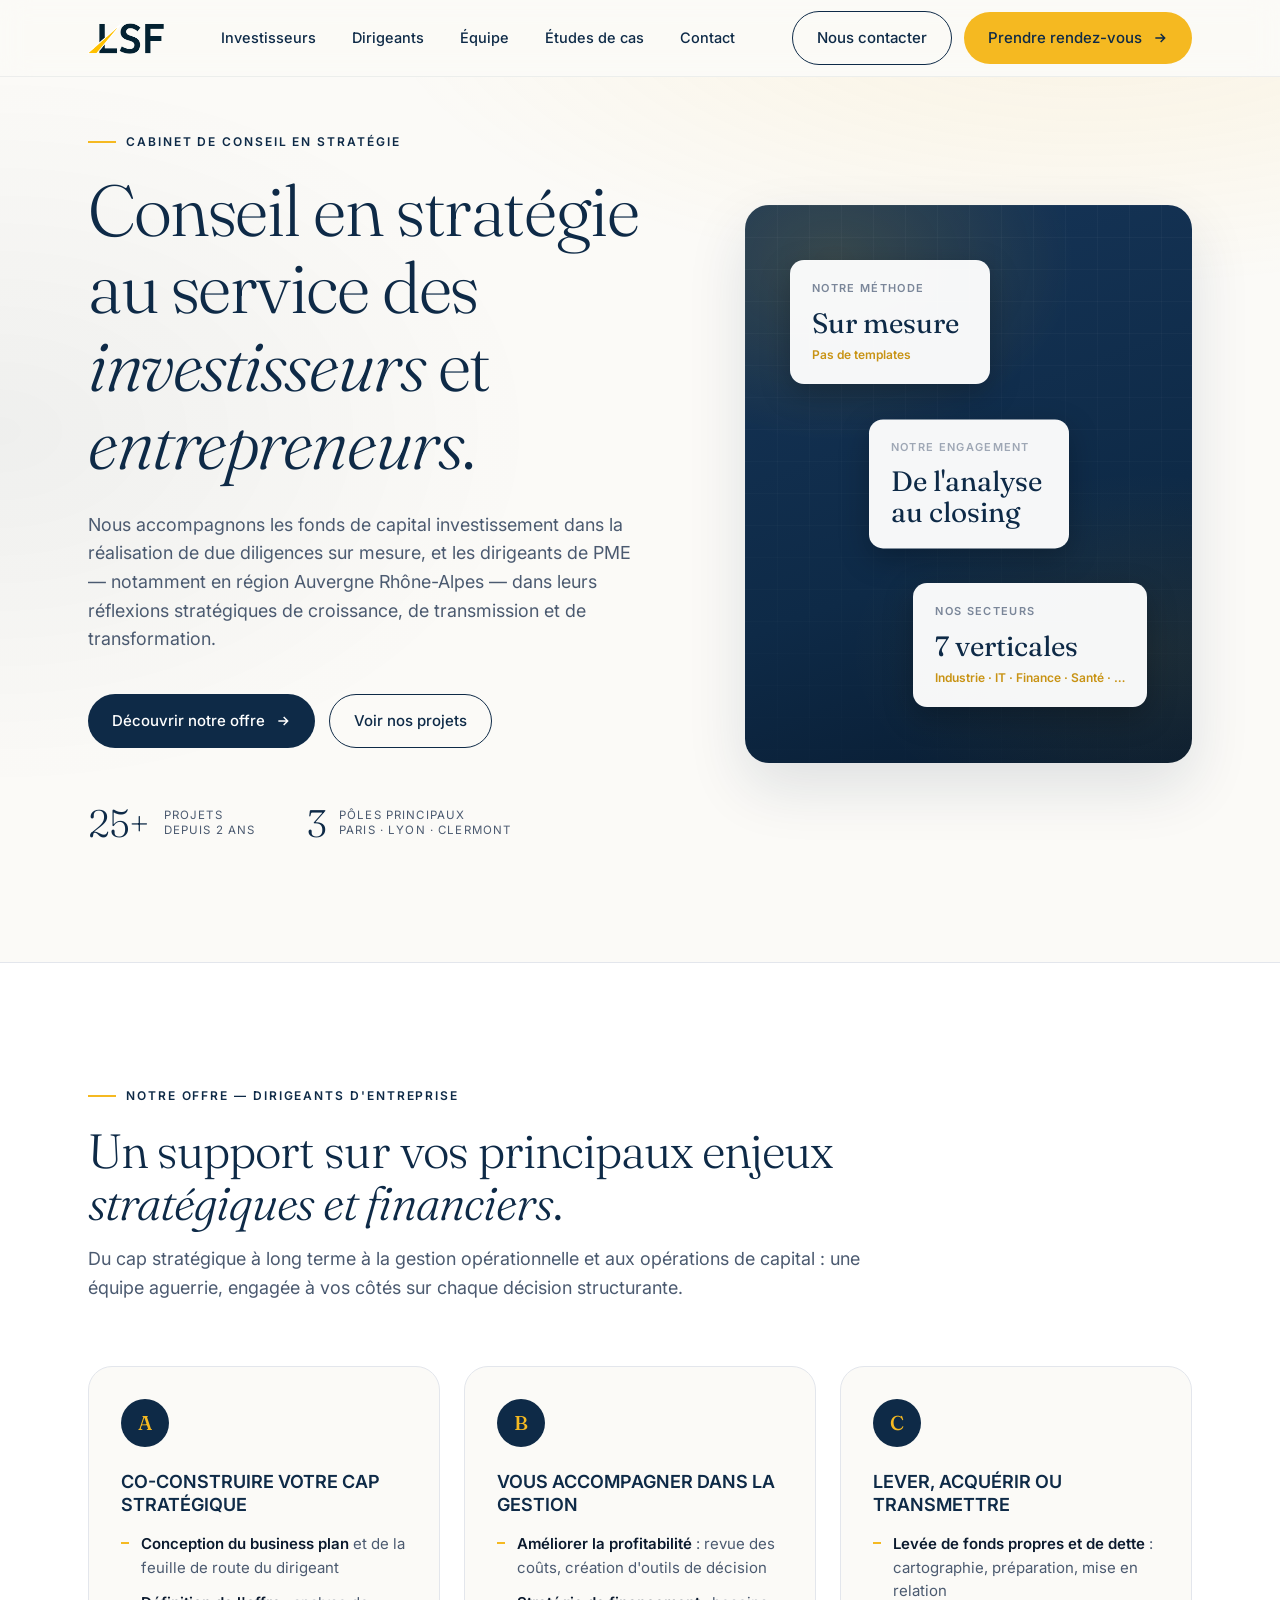
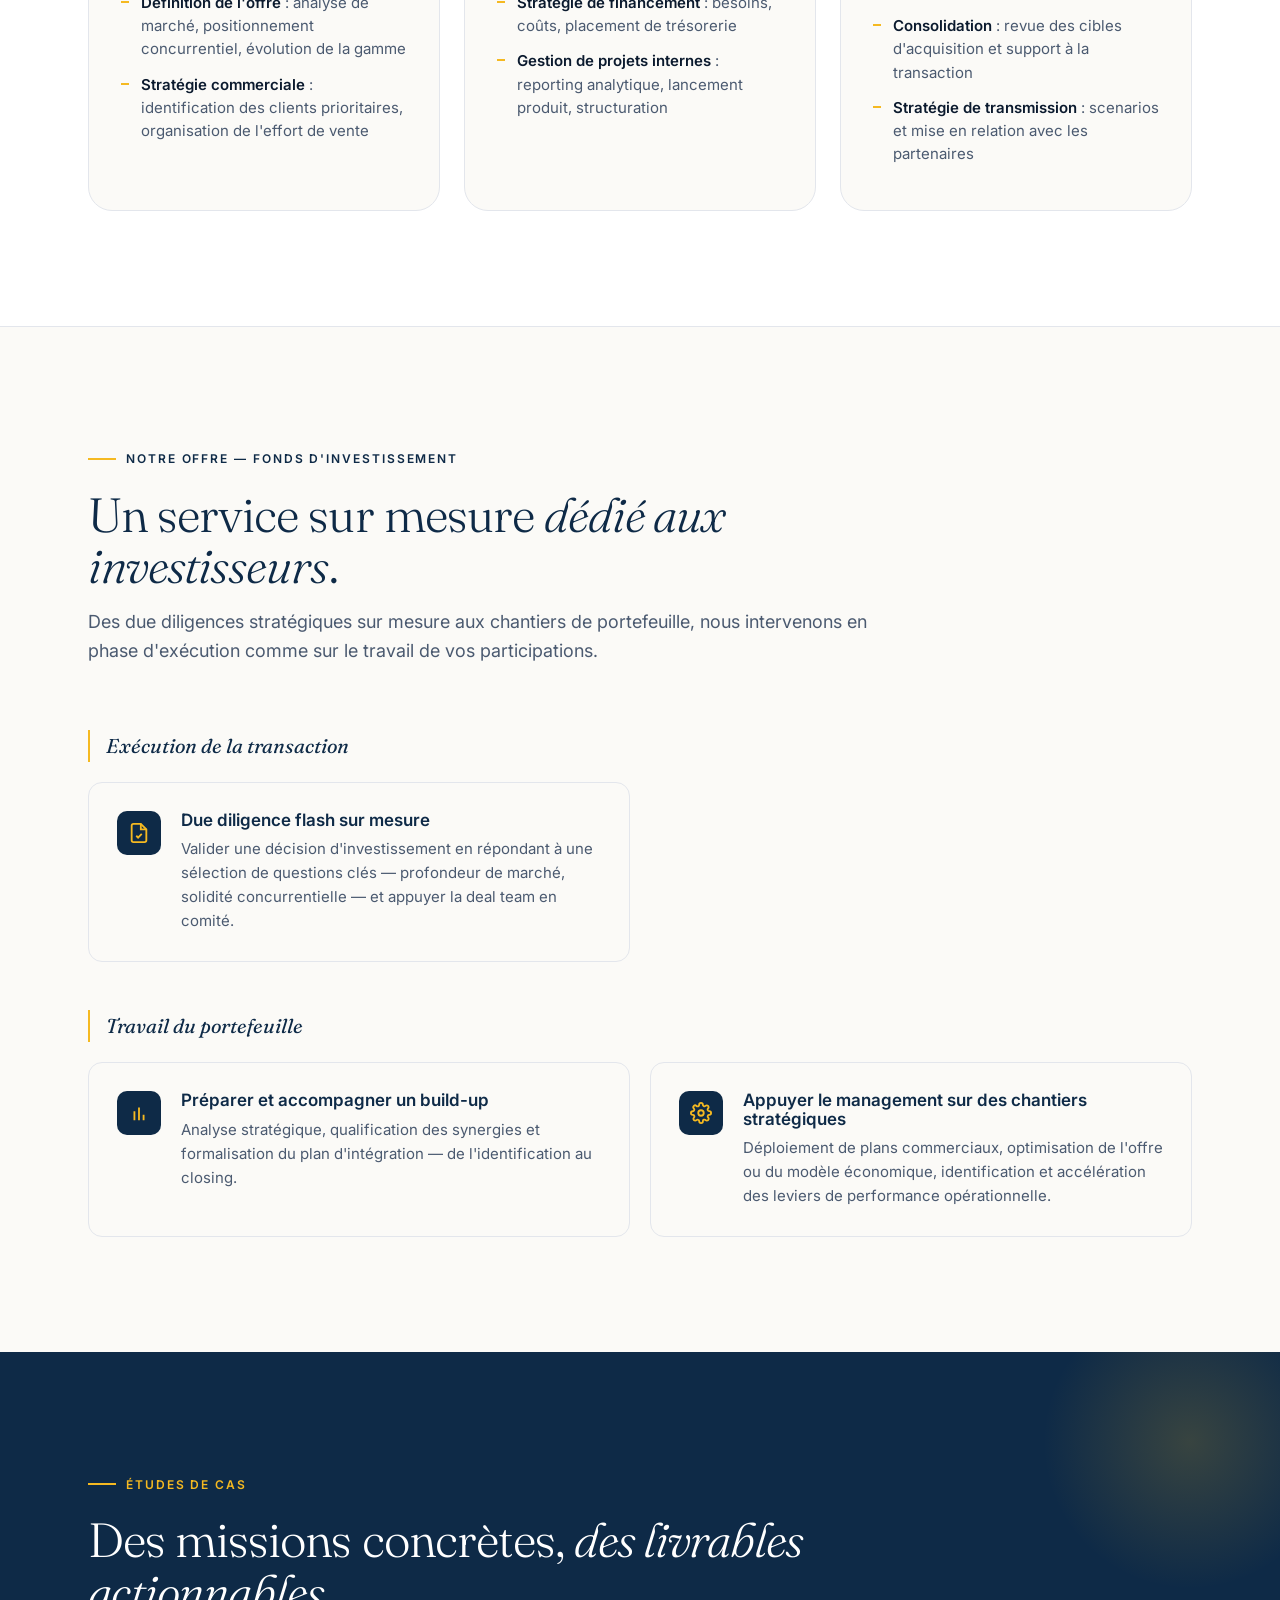
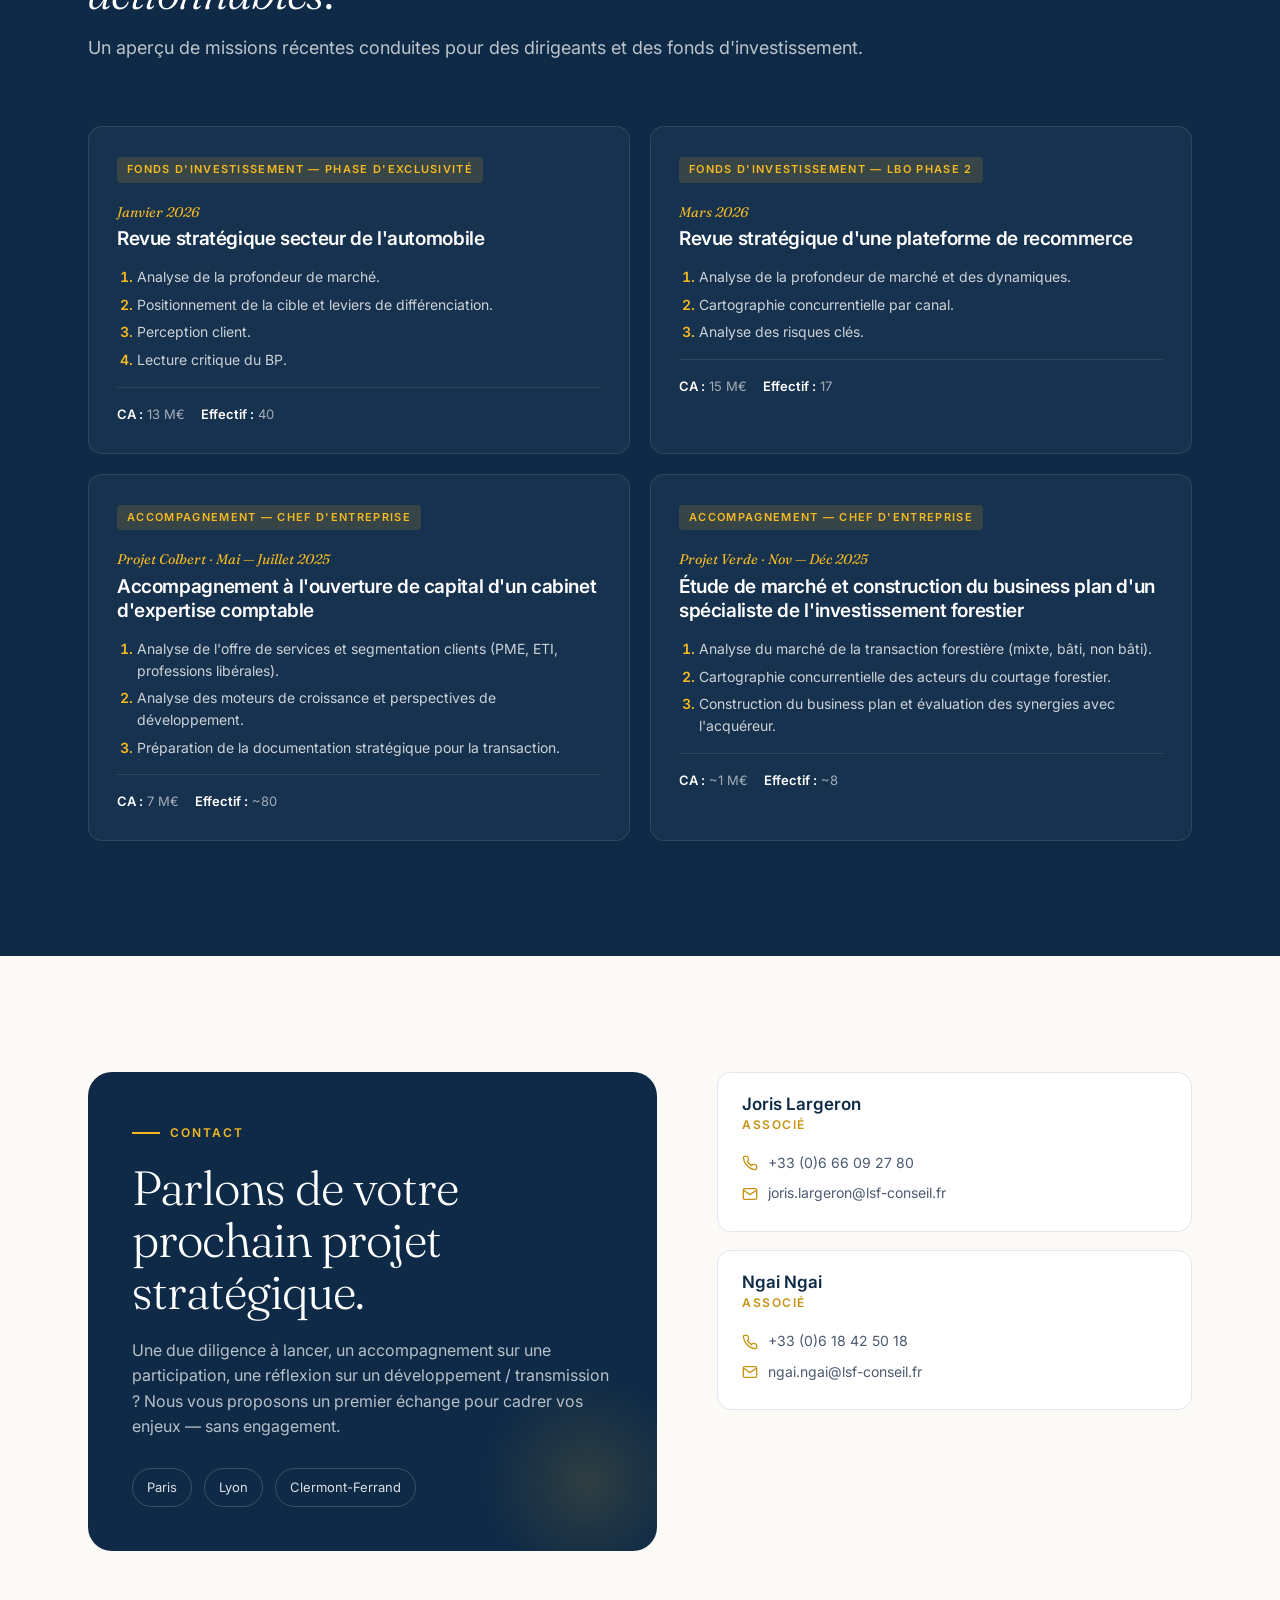
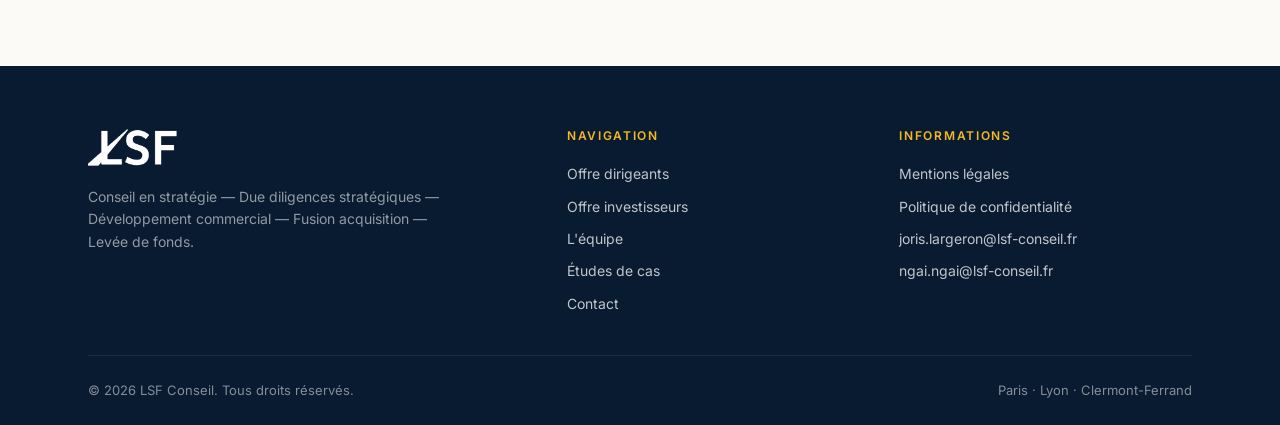
==== commit ff5b7607: "feat: dedicated team page, polished hero, complete legal info - split team section into a standalone" ====
--- a/index.html
+++ b/index.html
@@ -5,7 +5,7 @@
 <meta name="viewport" content="width=device-width, initial-scale=1" />
 <title>LSF Conseil — Conseil en stratégie pour entrepreneurs et investisseurs</title>
 <meta name="description" content="LSF Conseil accompagne dirigeants de PME et fonds d'investissement sur leurs enjeux stratégiques : due diligences, plan stratégique, développement commercial, M&A et levée de fonds." />
-<link rel="icon" type="image/png" href="assets/logo-lsf.png" />
+<link rel="icon" type="image/png" href="assets/favicon.png" />
 <link rel="preconnect" href="https://fonts.googleapis.com" />
 <link rel="preconnect" href="https://fonts.gstatic.com" crossorigin />
 <link href="https://fonts.googleapis.com/css2?family=Fraunces:ital,opsz,wght@0,9..144,300;0,9..144,400;0,9..144,500;1,9..144,300;1,9..144,400&family=Inter:wght@400;500;600;700&display=swap" rel="stylesheet" />
@@ -20,9 +20,9 @@
     </a>
     <nav aria-label="Navigation principale">
       <ul class="nav-links">
+        <li><a href="#investisseurs">Investisseurs</a></li>
         <li><a href="#dirigeants">Dirigeants</a></li>
-        <li><a href="#investisseurs">Investisseurs</a></li>
-        <li><a href="#equipe">Équipe</a></li>
+        <li><a href="equipe.html">Équipe</a></li>
         <li><a href="#cas">Études de cas</a></li>
         <li><a href="#contact">Contact</a></li>
       </ul>
@@ -45,10 +45,10 @@
     <div>
       <span class="eyebrow">Cabinet de conseil en stratégie</span>
       <h1>
-        Conseil en stratégie au service des <span class="accent">entrepreneurs</span> et <span class="accent">investisseurs</span>.
+        Conseil en stratégie au service des <span class="accent">investisseurs</span> et <span class="accent">entrepreneurs</span>.
       </h1>
       <p class="hero-sub">
-        Nous accompagnons dirigeants de PME et fonds d'investissement sur leurs décisions stratégiques les plus structurantes — de la feuille de route long terme aux opérations de capital.
+        Nous accompagnons les fonds de capital investissement dans la réalisation de due diligences sur mesure, et les dirigeants de PME — notamment en région Auvergne Rhône-Alpes — dans leurs réflexions stratégiques de croissance, de transmission et de transformation.
       </p>
       <div class="hero-ctas">
         <a class="btn btn-primary" href="#dirigeants">
@@ -59,34 +59,30 @@
       </div>
       <div class="hero-meta">
         <div class="stat">
-          <strong>80+</strong>
-          <span>projets conduits</span>
+          <strong>25+</strong>
+          <span>Projets<br/>depuis 2 ans</span>
         </div>
         <div class="stat">
           <strong>3</strong>
-          <span>bureaux en France</span>
-        </div>
-        <div class="stat">
-          <strong>360°</strong>
-          <span>enjeux couverts</span>
+          <span>Pôles principaux<br/>Paris · Lyon · Clermont</span>
         </div>
       </div>
     </div>
     <div class="hero-visual" aria-hidden="true">
       <div class="viz-lines"></div>
       <div class="viz-card viz-card-1">
-        <div class="label">Due diligence flash</div>
-        <div class="value">12 à 15 jours</div>
-        <div class="delta">↗ Pour trancher en comité</div>
+        <div class="label">Notre méthode</div>
+        <div class="value">Sur mesure</div>
+        <div class="delta">Pas de templates</div>
       </div>
       <div class="viz-card viz-card-3">
-        <div class="label">Engagement LSF</div>
-        <div class="value">De l'analyse<br/>au closing.</div>
+        <div class="label">Notre engagement</div>
+        <div class="value">De l'analyse<br/>au closing</div>
       </div>
       <div class="viz-card viz-card-2">
-        <div class="label">Parcours</div>
-        <div class="value">Ex Indefi</div>
-        <div class="delta">↗ Comgest · IK Partners</div>
+        <div class="label">Nos secteurs</div>
+        <div class="value">7 verticales</div>
+        <div class="delta">Industrie · IT · Finance · Santé · …</div>
       </div>
     </div>
   </div>
@@ -144,7 +140,7 @@
       <span class="eyebrow">Notre offre — Fonds d'investissement</span>
       <h2>Un service sur mesure <em class="italic">dédié aux investisseurs</em>.</h2>
       <p>
-        Des due diligences stratégiques précises aux chantiers de portefeuille, nous intervenons en phase d'exécution comme sur le travail de vos participations.
+        Des due diligences stratégiques sur mesure aux chantiers de portefeuille, nous intervenons en phase d'exécution comme sur le travail de vos participations.
       </p>
     </div>
 
@@ -154,16 +150,6 @@
         <div class="approach-grid">
           <article class="approach-card">
             <div class="ico" aria-hidden="true">
-              <svg width="22" height="22" viewBox="0 0 24 24" fill="none" stroke="currentColor" stroke-width="2"><circle cx="11" cy="11" r="7"/><path d="m20 20-3.5-3.5"/></svg>
-            </div>
-            <div>
-              <h4>Identifier les « angles morts » non couverts par un info memo</h4>
-              <p>Évaluer les risques sous-estimés (dépendance critique, disruption technologique, réglementaire) et valider la soutenabilité du business model face aux tendances sectorielles.</p>
-            </div>
-          </article>
-
-          <article class="approach-card">
-            <div class="ico" aria-hidden="true">
               <svg width="22" height="22" viewBox="0 0 24 24" fill="none" stroke="currentColor" stroke-width="2"><path d="M14 2H6a2 2 0 0 0-2 2v16a2 2 0 0 0 2 2h12a2 2 0 0 0 2-2V8z"/><path d="M14 2v6h6"/><path d="m9 15 2 2 4-4"/></svg>
             </div>
             <div>
@@ -183,7 +169,7 @@
             </div>
             <div>
               <h4>Préparer et accompagner un build-up</h4>
-              <p>Screening de cibles, analyse stratégique, qualification des synergies et formalisation du plan d'intégration — de l'identification au closing.</p>
+              <p>Analyse stratégique, qualification des synergies et formalisation du plan d'intégration — de l'identification au closing.</p>
             </div>
           </article>
 
@@ -197,43 +183,6 @@
             </div>
           </article>
         </div>
-      </div>
-    </div>
-  </div>
-</section>
-
-<!-- ÉQUIPE -->
-<section class="section team" id="equipe">
-  <div class="container">
-    <div class="section-head">
-      <span class="eyebrow">L'équipe LSF</span>
-      <h2>Une équipe aguerrie et agile <em class="italic">ayant conduit plus de 80 projets</em>.</h2>
-    </div>
-
-    <div class="team-grid">
-      <div class="team-intro">
-        <p class="lead">Au service des entrepreneurs, dirigeants d'entreprises et investisseurs — avec une maîtrise à 360° des enjeux de développement.</p>
-        <ul>
-          <li>Plus de 60 projets conduits en industrie, agri-agro, services financiers, services aux entreprises, transition énergétique et loisirs.</li>
-          <li>Plan stratégique long terme, positionnement de l'offre, stratégie commerciale, finance, M&amp;A et transmission.</li>
-          <li>Expériences à l'international (Allemagne, Espagne, Suisse…) et large réseau de partenaires (experts sectoriels, avocats, banquiers d'affaires, fonds).</li>
-          <li>Implantation à Paris, Lyon et Clermont-Ferrand — présence dédiée et haute disponibilité.</li>
-        </ul>
-      </div>
-
-      <div class="team-cards">
-        <article class="team-card">
-          <div class="avatar">JL</div>
-          <h3>Joris Largeron</h3>
-          <span class="role">Associé</span>
-          <p class="bio">ESCP Europe. Ex Indefi, Astero, IK Partners. Expérience de plus de 60 projets conduits pour dirigeants et investisseurs, avec une maîtrise à 360° des enjeux stratégiques et financiers.</p>
-        </article>
-        <article class="team-card">
-          <div class="avatar">NN</div>
-          <h3>Ngai Ngai</h3>
-          <span class="role">Associé</span>
-          <p class="bio">ESCP Europe. Ex Indefi, Comgest. Expertise sectorielle approfondie et expérience internationale au service des entrepreneurs et des fonds d'investissement.</p>
-        </article>
       </div>
     </div>
   </div>
@@ -250,7 +199,38 @@
 
     <div class="cases-grid">
       <article class="case-card">
-        <span class="tag">Accompagnement — Entrepreneurs</span>
+        <span class="tag">Fonds d'investissement — Phase d'exclusivité</span>
+        <div class="code">Janvier 2026</div>
+        <h3>Revue stratégique secteur de l'automobile</h3>
+        <ol>
+          <li>Analyse de la profondeur de marché.</li>
+          <li>Positionnement de la cible et leviers de différenciation.</li>
+          <li>Perception client.</li>
+          <li>Lecture critique du BP.</li>
+        </ol>
+        <div class="meta">
+          <span><strong>CA :</strong> 13 M€</span>
+          <span><strong>Effectif :</strong> 40</span>
+        </div>
+      </article>
+
+      <article class="case-card">
+        <span class="tag">Fonds d'investissement — LBO Phase 2</span>
+        <div class="code">Mars 2026</div>
+        <h3>Revue stratégique d'une plateforme de recommerce</h3>
+        <ol>
+          <li>Analyse de la profondeur de marché et des dynamiques.</li>
+          <li>Cartographie concurrentielle par canal.</li>
+          <li>Analyse des risques clés.</li>
+        </ol>
+        <div class="meta">
+          <span><strong>CA :</strong> 15 M€</span>
+          <span><strong>Effectif :</strong> 17</span>
+        </div>
+      </article>
+
+      <article class="case-card">
+        <span class="tag">Accompagnement — Chef d'entreprise</span>
         <div class="code">Projet Colbert · Mai — Juillet 2025</div>
         <h3>Accompagnement à l'ouverture de capital d'un cabinet d'expertise comptable</h3>
         <ol>
@@ -261,12 +241,11 @@
         <div class="meta">
           <span><strong>CA :</strong> 7 M€</span>
           <span><strong>Effectif :</strong> ~80</span>
-          <span><strong>Durée :</strong> 15 jours · 2 consultants</span>
         </div>
       </article>
 
       <article class="case-card">
-        <span class="tag">Accompagnement — Entrepreneurs</span>
+        <span class="tag">Accompagnement — Chef d'entreprise</span>
         <div class="code">Projet Verde · Nov — Déc 2025</div>
         <h3>Étude de marché et construction du business plan d'un spécialiste de l'investissement forestier</h3>
         <ol>
@@ -277,39 +256,6 @@
         <div class="meta">
           <span><strong>CA :</strong> ~1 M€</span>
           <span><strong>Effectif :</strong> ~8</span>
-          <span><strong>Durée :</strong> 15 jours · 2 consultants</span>
-        </div>
-      </article>
-
-      <article class="case-card">
-        <span class="tag">Investisseurs — LBO primaire</span>
-        <div class="code">Janvier 2026</div>
-        <h3>Revue stratégique d'une plateforme logicielle de revente de livres d'occasion</h3>
-        <ol>
-          <li>Analyse du marché du livre d'occasion : volumes, canaux, dynamiques de croissance.</li>
-          <li>Cartographie concurrentielle (B2C spécialisés, C2C, canaux physiques).</li>
-          <li>Analyse des risques clés : pression concurrentielle, sourcing, évolution réglementaire.</li>
-        </ol>
-        <div class="meta">
-          <span><strong>CA :</strong> 13 M€</span>
-          <span><strong>Effectif :</strong> 40</span>
-          <span><strong>Durée :</strong> 12 jours · 2 consultants</span>
-        </div>
-      </article>
-
-      <article class="case-card">
-        <span class="tag">Investisseurs — Phase d'exclusivité</span>
-        <div class="code">Mars 2026</div>
-        <h3>Revue stratégique d'une plateforme digitale de vente de véhicules d'occasion B2B</h3>
-        <ol>
-          <li>Analyse du marché du remarketing VO B2B (volumes, segmentation, flux).</li>
-          <li>Cartographie concurrentielle des plateformes digitales, enchéristes et solutions in-house.</li>
-          <li>Évaluation du positionnement de la cible et de ses leviers de différenciation.</li>
-        </ol>
-        <div class="meta">
-          <span><strong>CA :</strong> 15 M€</span>
-          <span><strong>Effectif :</strong> 17</span>
-          <span><strong>Durée :</strong> 14 jours · 2 consultants</span>
         </div>
       </article>
     </div>
@@ -322,7 +268,7 @@
     <div class="contact-panel">
       <span class="eyebrow">Contact</span>
       <h2>Parlons de votre prochain projet stratégique.</h2>
-      <p>Une levée de fonds en préparation, une acquisition à structurer, une due diligence à lancer ? Nous vous proposons un premier échange pour cadrer vos enjeux — sans engagement.</p>
+      <p>Une due diligence à lancer, un accompagnement sur une participation, une réflexion sur un développement / transmission ? Nous vous proposons un premier échange pour cadrer vos enjeux — sans engagement.</p>
       <div class="contact-locations">
         <span>Paris</span>
         <span>Lyon</span>
@@ -374,7 +320,7 @@
         <ul>
           <li><a href="#dirigeants">Offre dirigeants</a></li>
           <li><a href="#investisseurs">Offre investisseurs</a></li>
-          <li><a href="#equipe">L'équipe</a></li>
+          <li><a href="equipe.html">L'équipe</a></li>
           <li><a href="#cas">Études de cas</a></li>
           <li><a href="#contact">Contact</a></li>
         </ul>
--- a/styles.css
+++ b/styles.css
@@ -51,6 +51,7 @@
 }
 .section { padding-block: clamp(64px, 9vw, 120px); }
 .section-tight { padding-block: clamp(48px, 7vw, 80px); }
+main > .section:first-child { padding-top: clamp(32px, 4vw, 56px); }
 
 /* Typography */
 h1, h2, h3, h4 {
@@ -219,7 +220,10 @@
   flex-wrap: wrap;
 }
 .hero-meta .stat {
-  display: flex; flex-direction: column; gap: 4px;
+  display: flex;
+  flex-direction: row;
+  align-items: center;
+  gap: 14px;
 }
 .hero-meta .stat strong {
   font-family: var(--serif);
@@ -227,10 +231,14 @@
   font-size: clamp(30px, 3vw, 40px);
   color: var(--navy);
   letter-spacing: -0.02em;
+  line-height: 1;
 }
 .hero-meta .stat span {
-  font-size: 13px; color: var(--ink-60);
-  text-transform: uppercase; letter-spacing: .12em;
+  font-size: 11.5px;
+  color: var(--ink-60);
+  text-transform: uppercase;
+  letter-spacing: .1em;
+  line-height: 1.35;
 }
 
 .hero-visual {
@@ -277,18 +285,39 @@
 .hero-visual .viz-card .delta {
   font-size: 12px; color: var(--gold-dark); font-weight: 600; margin-top: 6px;
 }
-.viz-card-1 { top: 8%; left: 10%; }
-.viz-card-2 { bottom: 10%; right: 8%; }
+.viz-card-1 { top: 10%; left: 10%; max-width: 240px; }
+.viz-card-2 { bottom: 10%; right: 10%; max-width: 240px; }
 .viz-card-3 {
-  left: 50%; top: 45%; transform: translate(-50%, -50%);
+  left: 50%; top: 50%; transform: translate(-50%, -50%);
   background: var(--gold); color: var(--navy);
 }
 .viz-card-3 .label { color: var(--navy); opacity: .7; }
 .viz-card-3 .value { color: var(--navy); }
+.viz-card-3 .delta { color: var(--navy); opacity: .75; }
 
 @media (max-width: 900px) {
   .hero-grid { grid-template-columns: 1fr; }
-  .hero-visual { aspect-ratio: 4/3; max-width: 500px; }
+  .hero-visual { aspect-ratio: 4/3; max-width: 520px; }
+}
+@media (max-width: 640px) {
+  .hero-visual {
+    aspect-ratio: auto;
+    padding: 28px 22px;
+    display: flex;
+    flex-direction: column;
+    justify-content: space-between;
+    gap: 18px;
+    min-height: 380px;
+  }
+  .hero-visual .viz-card {
+    position: static;
+    transform: none !important;
+    min-width: 0;
+    width: 100%;
+    padding: 16px 18px;
+  }
+  .hero-visual .viz-card .value { font-size: 22px; }
+  .viz-card-3 { align-self: center; max-width: 260px; text-align: center; }
 }
 
 /* Sections generic */
@@ -474,15 +503,20 @@
 }
 .team-card:hover { transform: translateY(-3px); box-shadow: var(--shadow-md); }
 .team-card .avatar {
-  width: 64px; height: 64px;
+  width: 80px; height: 80px;
   border-radius: 50%;
   background: var(--navy);
   color: var(--gold);
   display: grid; place-items: center;
   font-family: var(--serif);
-  font-size: 24px;
+  font-size: 28px;
   font-weight: 400;
   margin-bottom: 18px;
+}
+.team-card img.avatar {
+  display: block;
+  object-fit: cover;
+  object-position: center top;
 }
 .team-card h3 { font-family: var(--sans); font-size: 19px; font-weight: 600; margin-bottom: 4px; }
 .team-card .role {
@@ -499,6 +533,24 @@
   color: var(--ink-60);
   line-height: 1.55;
   margin: 0;
+}
+.team-card .social-linkedin {
+  display: flex;
+  align-items: center;
+  justify-content: center;
+  margin-top: 14px;
+  width: 36px;
+  height: 36px;
+  border-radius: 50%;
+  background: var(--navy);
+  color: var(--white);
+  text-decoration: none;
+  transition: background .2s, color .2s, transform .2s;
+}
+.team-card .social-linkedin:hover {
+  background: var(--gold);
+  color: var(--navy);
+  transform: translateY(-1px);
 }
 
 /* Cases */
@@ -516,7 +568,8 @@
   background: radial-gradient(closest-side, rgba(245,185,33,.18), transparent 70%);
   pointer-events: none;
 }
-.cases h2 { color: var(--white); }
+.cases h2,
+.cases h2 em.italic { color: var(--white); }
 .cases p { color: rgba(255,255,255,.72); }
 .cases .eyebrow { color: var(--gold); }
 .cases .eyebrow::before { background: var(--gold); }
@@ -611,7 +664,7 @@
   background: radial-gradient(closest-side, rgba(245,185,33,.14), transparent 70%);
 }
 .contact-panel h2 { color: var(--white); }
-.contact-panel p { color: rgba(255,255,255,.7); }
+.contact-panel p { color: rgba(255,255,255,.7); margin-top: 20px; }
 .contact-panel .eyebrow { color: var(--gold); }
 .contact-panel .eyebrow::before { background: var(--gold); }
 .contact-locations {
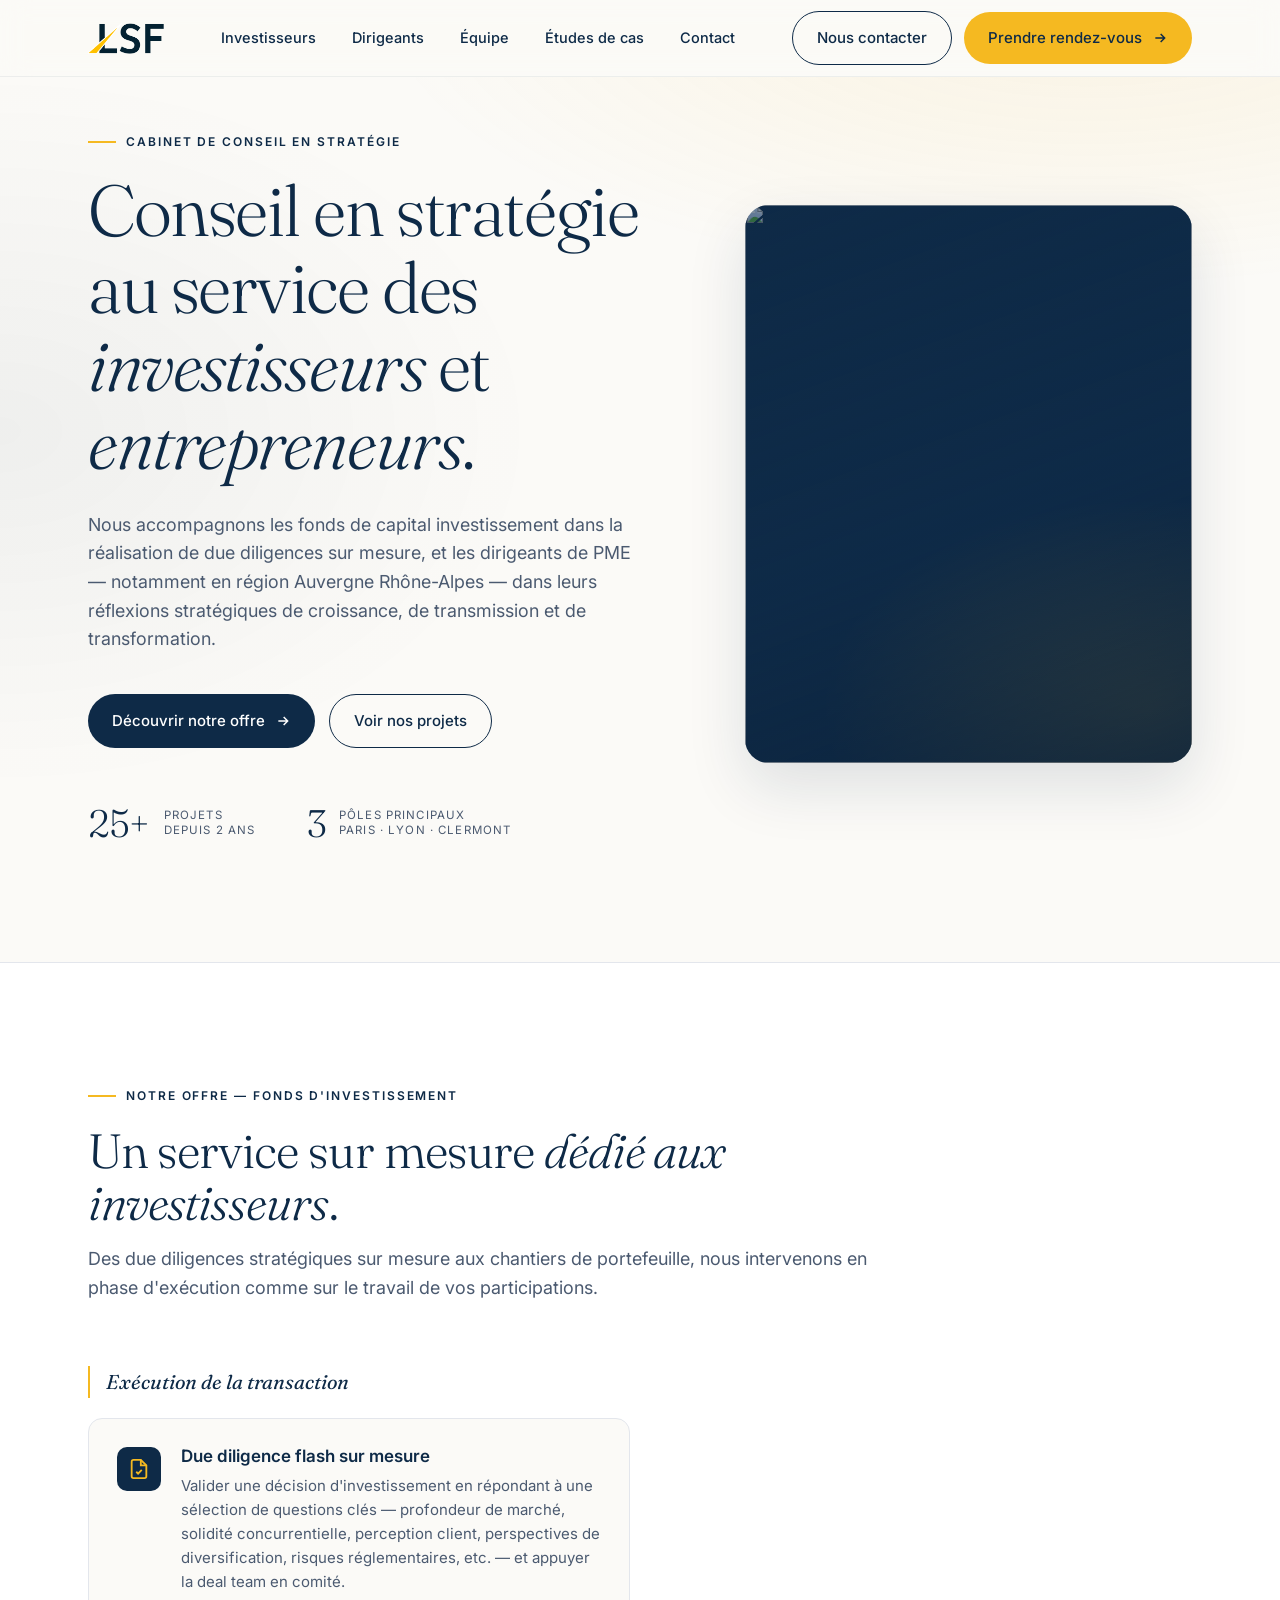
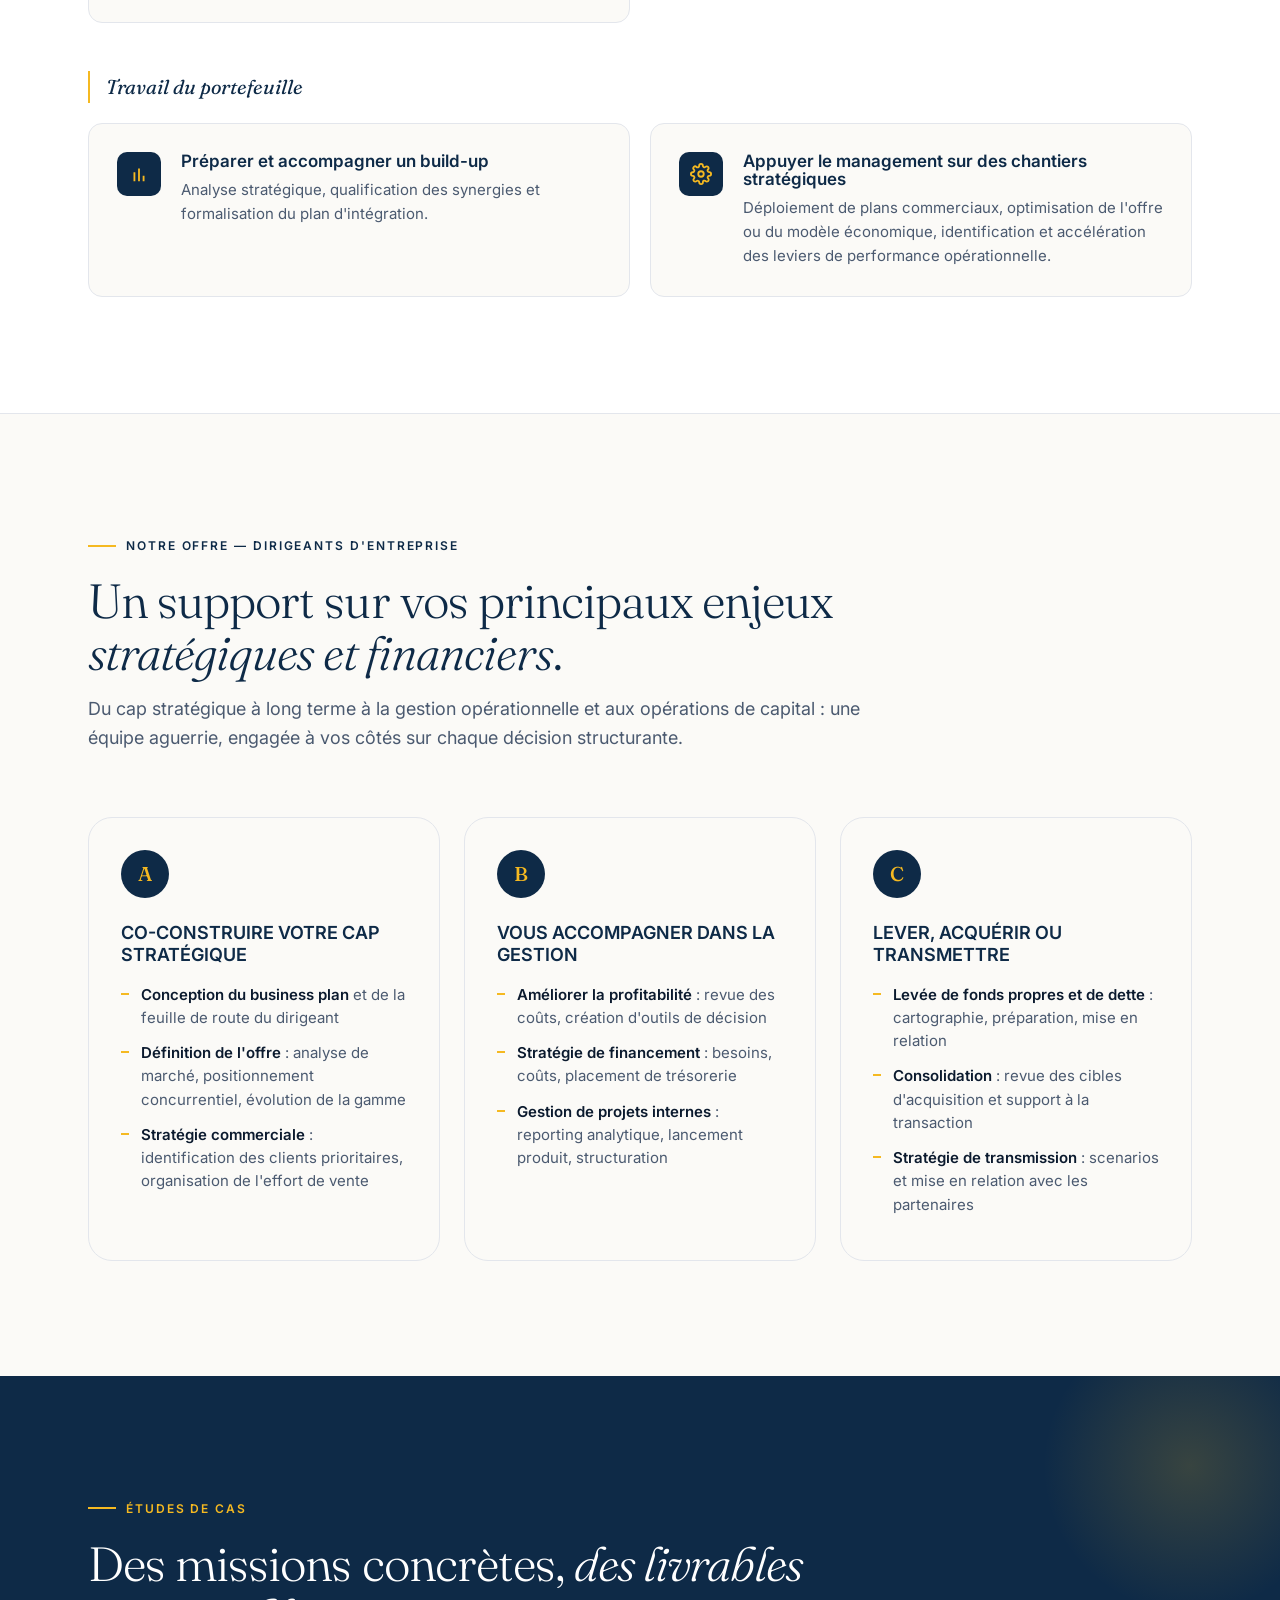
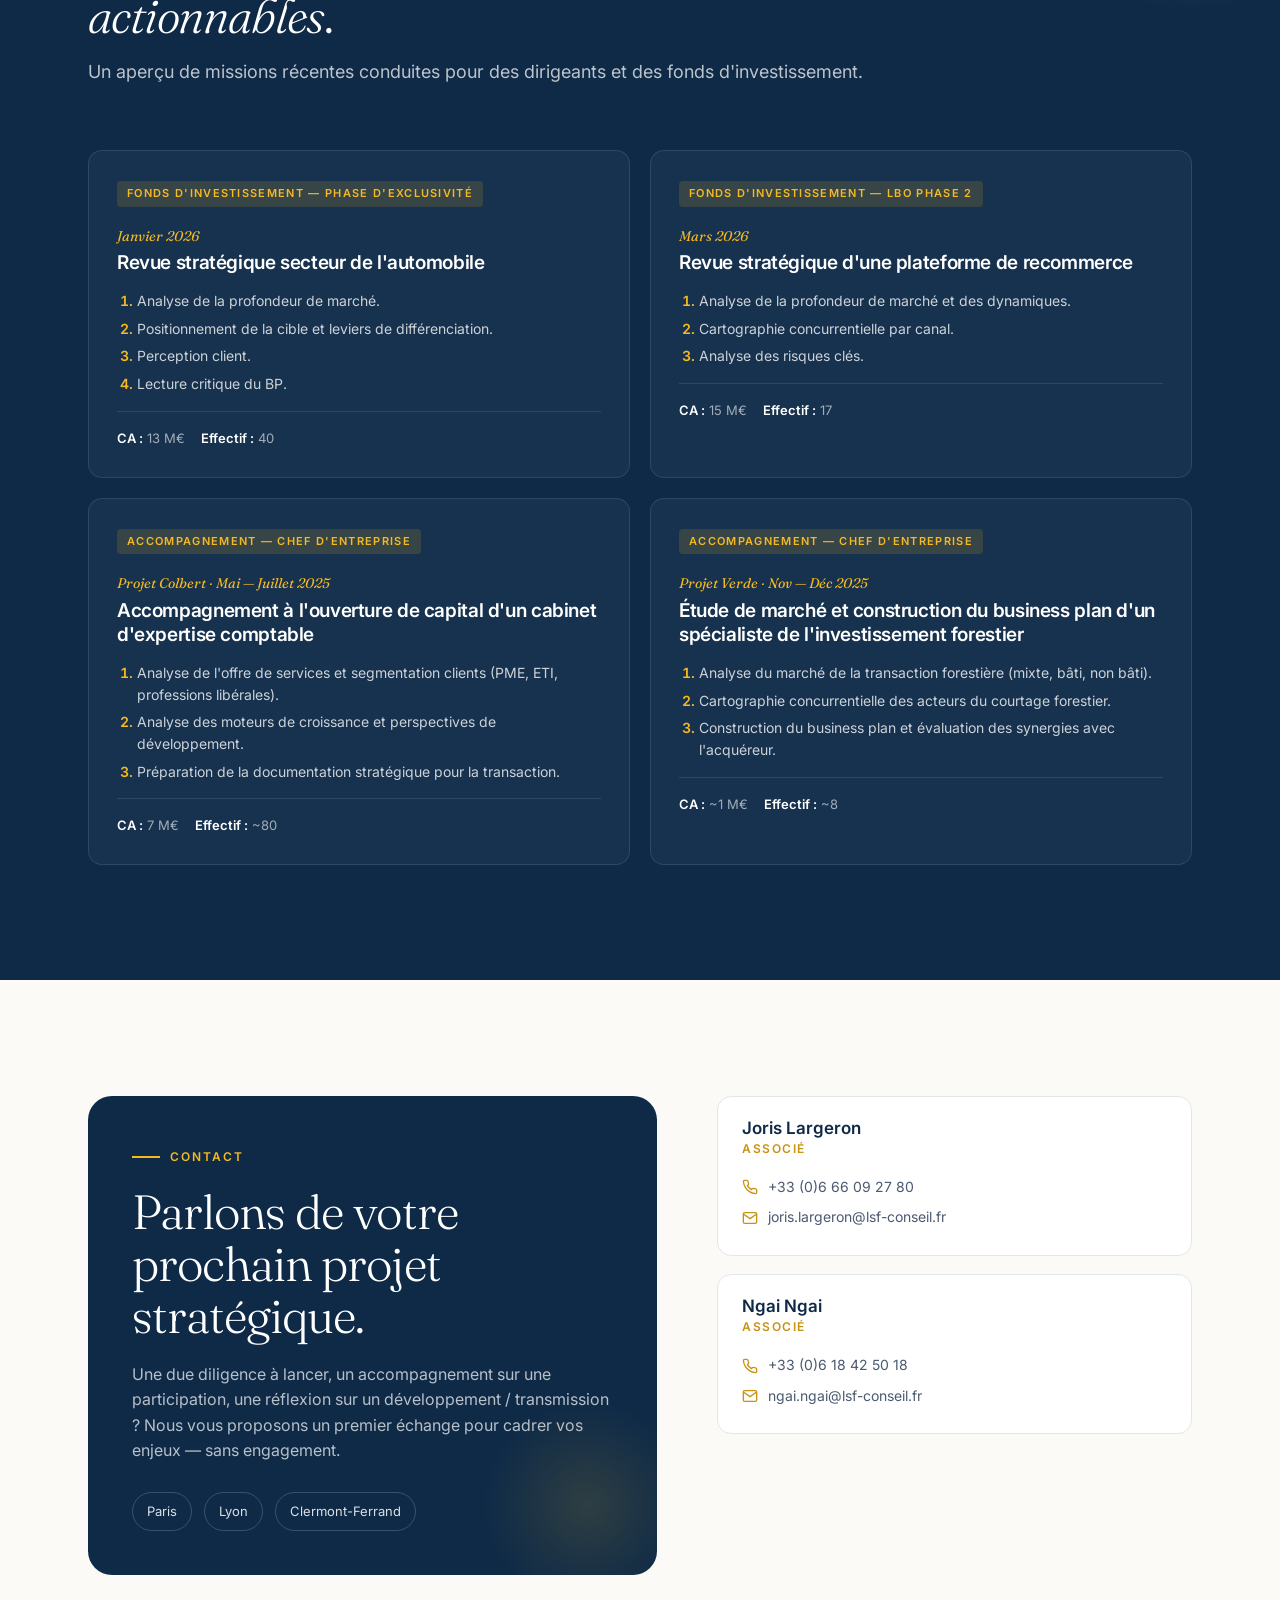
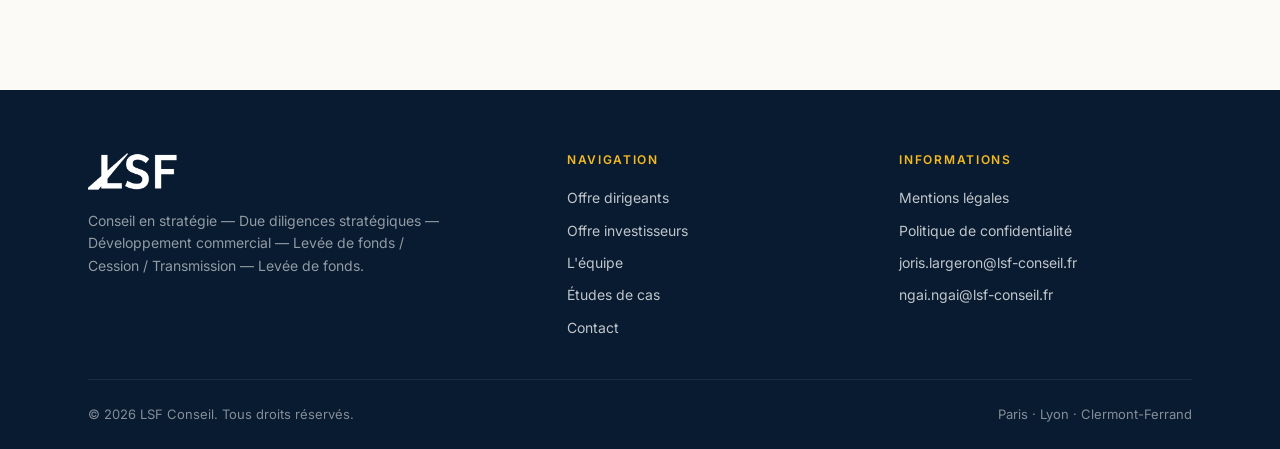
==== commit 03427ad2: "feat: hero photo, reorder offer sections, footer copy updates - Replace hero stat cards with corpora" ====
--- a/index.html
+++ b/index.html
@@ -69,27 +69,74 @@
       </div>
     </div>
     <div class="hero-visual" aria-hidden="true">
-      <div class="viz-lines"></div>
-      <div class="viz-card viz-card-1">
-        <div class="label">Notre méthode</div>
-        <div class="value">Sur mesure</div>
-        <div class="delta">Pas de templates</div>
-      </div>
-      <div class="viz-card viz-card-3">
-        <div class="label">Notre engagement</div>
-        <div class="value">De l'analyse<br/>au closing</div>
-      </div>
-      <div class="viz-card viz-card-2">
-        <div class="label">Nos secteurs</div>
-        <div class="value">7 verticales</div>
-        <div class="delta">Industrie · IT · Finance · Santé · …</div>
+      <img
+        src="https://images.unsplash.com/photo-1554469384-e58fac16e23a?auto=format&fit=crop&w=1200&q=80"
+        alt=""
+        loading="eager"
+        decoding="async"
+      />
+      <div class="hero-visual-overlay"></div>
+    </div>
+  </div>
+</section>
+
+<!-- INVESTISSEURS -->
+<section class="section services" id="investisseurs">
+  <div class="container">
+    <div class="section-head">
+      <span class="eyebrow">Notre offre — Fonds d'investissement</span>
+      <h2>Un service sur mesure <em class="italic">dédié aux investisseurs</em>.</h2>
+      <p>
+        Des due diligences stratégiques sur mesure aux chantiers de portefeuille, nous intervenons en phase d'exécution comme sur le travail de vos participations.
+      </p>
+    </div>
+
+    <div style="display:grid; gap: 48px;">
+      <div>
+        <span class="phase-label">Exécution de la transaction</span>
+        <div class="approach-grid">
+          <article class="approach-card">
+            <div class="ico" aria-hidden="true">
+              <svg width="22" height="22" viewBox="0 0 24 24" fill="none" stroke="currentColor" stroke-width="2"><path d="M14 2H6a2 2 0 0 0-2 2v16a2 2 0 0 0 2 2h12a2 2 0 0 0 2-2V8z"/><path d="M14 2v6h6"/><path d="m9 15 2 2 4-4"/></svg>
+            </div>
+            <div>
+              <h4>Due diligence flash sur mesure</h4>
+              <p>Valider une décision d'investissement en répondant à une sélection de questions clés — profondeur de marché, solidité concurrentielle, perception client, perspectives de diversification, risques réglementaires, etc. — et appuyer la deal team en comité.</p>
+            </div>
+          </article>
+        </div>
+      </div>
+
+      <div>
+        <span class="phase-label">Travail du portefeuille</span>
+        <div class="approach-grid">
+          <article class="approach-card">
+            <div class="ico" aria-hidden="true">
+              <svg width="22" height="22" viewBox="0 0 24 24" fill="none" stroke="currentColor" stroke-width="2"><path d="M17 20v-6M7 20v-10M12 20v-14"/></svg>
+            </div>
+            <div>
+              <h4>Préparer et accompagner un build-up</h4>
+              <p>Analyse stratégique, qualification des synergies et formalisation du plan d'intégration.</p>
+            </div>
+          </article>
+
+          <article class="approach-card">
+            <div class="ico" aria-hidden="true">
+              <svg width="22" height="22" viewBox="0 0 24 24" fill="none" stroke="currentColor" stroke-width="2"><circle cx="12" cy="12" r="3"/><path d="M19.4 15a1.65 1.65 0 0 0 .33 1.82l.06.06a2 2 0 1 1-2.83 2.83l-.06-.06a1.65 1.65 0 0 0-1.82-.33 1.65 1.65 0 0 0-1 1.51V21a2 2 0 0 1-4 0v-.09A1.65 1.65 0 0 0 9 19.4a1.65 1.65 0 0 0-1.82.33l-.06.06a2 2 0 1 1-2.83-2.83l.06-.06a1.65 1.65 0 0 0 .33-1.82 1.65 1.65 0 0 0-1.51-1H3a2 2 0 0 1 0-4h.09A1.65 1.65 0 0 0 4.6 9a1.65 1.65 0 0 0-.33-1.82l-.06-.06a2 2 0 1 1 2.83-2.83l.06.06a1.65 1.65 0 0 0 1.82.33H9a1.65 1.65 0 0 0 1-1.51V3a2 2 0 0 1 4 0v.09a1.65 1.65 0 0 0 1 1.51 1.65 1.65 0 0 0 1.82-.33l.06-.06a2 2 0 1 1 2.83 2.83l-.06.06a1.65 1.65 0 0 0-.33 1.82V9a1.65 1.65 0 0 0 1.51 1H21a2 2 0 0 1 0 4h-.09a1.65 1.65 0 0 0-1.51 1z"/></svg>
+            </div>
+            <div>
+              <h4>Appuyer le management sur des chantiers stratégiques</h4>
+              <p>Déploiement de plans commerciaux, optimisation de l'offre ou du modèle économique, identification et accélération des leviers de performance opérationnelle.</p>
+            </div>
+          </article>
+        </div>
       </div>
     </div>
   </div>
 </section>
 
 <!-- DIRIGEANTS -->
-<section class="section services" id="dirigeants">
+<section class="section" id="dirigeants">
   <div class="container">
     <div class="section-head">
       <span class="eyebrow">Notre offre — Dirigeants d'entreprise</span>
@@ -129,61 +176,6 @@
           <li><strong>Stratégie de transmission</strong> : scenarios et mise en relation avec les partenaires</li>
         </ul>
       </article>
-    </div>
-  </div>
-</section>
-
-<!-- INVESTISSEURS -->
-<section class="section" id="investisseurs">
-  <div class="container">
-    <div class="section-head">
-      <span class="eyebrow">Notre offre — Fonds d'investissement</span>
-      <h2>Un service sur mesure <em class="italic">dédié aux investisseurs</em>.</h2>
-      <p>
-        Des due diligences stratégiques sur mesure aux chantiers de portefeuille, nous intervenons en phase d'exécution comme sur le travail de vos participations.
-      </p>
-    </div>
-
-    <div style="display:grid; gap: 48px;">
-      <div>
-        <span class="phase-label">Exécution de la transaction</span>
-        <div class="approach-grid">
-          <article class="approach-card">
-            <div class="ico" aria-hidden="true">
-              <svg width="22" height="22" viewBox="0 0 24 24" fill="none" stroke="currentColor" stroke-width="2"><path d="M14 2H6a2 2 0 0 0-2 2v16a2 2 0 0 0 2 2h12a2 2 0 0 0 2-2V8z"/><path d="M14 2v6h6"/><path d="m9 15 2 2 4-4"/></svg>
-            </div>
-            <div>
-              <h4>Due diligence flash sur mesure</h4>
-              <p>Valider une décision d'investissement en répondant à une sélection de questions clés — profondeur de marché, solidité concurrentielle — et appuyer la deal team en comité.</p>
-            </div>
-          </article>
-        </div>
-      </div>
-
-      <div>
-        <span class="phase-label">Travail du portefeuille</span>
-        <div class="approach-grid">
-          <article class="approach-card">
-            <div class="ico" aria-hidden="true">
-              <svg width="22" height="22" viewBox="0 0 24 24" fill="none" stroke="currentColor" stroke-width="2"><path d="M17 20v-6M7 20v-10M12 20v-14"/></svg>
-            </div>
-            <div>
-              <h4>Préparer et accompagner un build-up</h4>
-              <p>Analyse stratégique, qualification des synergies et formalisation du plan d'intégration — de l'identification au closing.</p>
-            </div>
-          </article>
-
-          <article class="approach-card">
-            <div class="ico" aria-hidden="true">
-              <svg width="22" height="22" viewBox="0 0 24 24" fill="none" stroke="currentColor" stroke-width="2"><circle cx="12" cy="12" r="3"/><path d="M19.4 15a1.65 1.65 0 0 0 .33 1.82l.06.06a2 2 0 1 1-2.83 2.83l-.06-.06a1.65 1.65 0 0 0-1.82-.33 1.65 1.65 0 0 0-1 1.51V21a2 2 0 0 1-4 0v-.09A1.65 1.65 0 0 0 9 19.4a1.65 1.65 0 0 0-1.82.33l-.06.06a2 2 0 1 1-2.83-2.83l.06-.06a1.65 1.65 0 0 0 .33-1.82 1.65 1.65 0 0 0-1.51-1H3a2 2 0 0 1 0-4h.09A1.65 1.65 0 0 0 4.6 9a1.65 1.65 0 0 0-.33-1.82l-.06-.06a2 2 0 1 1 2.83-2.83l.06.06a1.65 1.65 0 0 0 1.82.33H9a1.65 1.65 0 0 0 1-1.51V3a2 2 0 0 1 4 0v.09a1.65 1.65 0 0 0 1 1.51 1.65 1.65 0 0 0 1.82-.33l.06-.06a2 2 0 1 1 2.83 2.83l-.06.06a1.65 1.65 0 0 0-.33 1.82V9a1.65 1.65 0 0 0 1.51 1H21a2 2 0 0 1 0 4h-.09a1.65 1.65 0 0 0-1.51 1z"/></svg>
-            </div>
-            <div>
-              <h4>Appuyer le management sur des chantiers stratégiques</h4>
-              <p>Déploiement de plans commerciaux, optimisation de l'offre ou du modèle économique, identification et accélération des leviers de performance opérationnelle.</p>
-            </div>
-          </article>
-        </div>
-      </div>
     </div>
   </div>
 </section>
@@ -313,7 +305,7 @@
     <div class="footer-top">
       <div class="footer-brand">
         <img src="assets/logo-lsf-hd.png" alt="LSF Conseil" />
-        <p>Conseil en stratégie — Due diligences stratégiques — Développement commercial — Fusion acquisition — Levée de fonds.</p>
+        <p>Conseil en stratégie — Due diligences stratégiques — Développement commercial — Levée de fonds / Cession / Transmission — Levée de fonds.</p>
       </div>
       <div class="footer-col">
         <h5>Navigation</h5>
--- a/styles.css
+++ b/styles.css
@@ -246,78 +246,29 @@
   aspect-ratio: 4/5;
   border-radius: var(--radius-lg);
   overflow: hidden;
-  background: linear-gradient(160deg, var(--navy-700) 0%, var(--navy) 60%, var(--navy-900) 100%);
+  background: var(--navy);
   box-shadow: var(--shadow-lg);
 }
-.hero-visual::before {
-  content: "";
+.hero-visual img {
+  position: absolute;
+  inset: 0;
+  width: 100%;
+  height: 100%;
+  object-fit: cover;
+  display: block;
+}
+.hero-visual-overlay {
   position: absolute;
   inset: 0;
   background:
-    radial-gradient(400px 300px at 20% 10%, rgba(245,185,33,.16), transparent 60%),
-    radial-gradient(500px 300px at 90% 80%, rgba(245,185,33,.08), transparent 60%);
-}
-.hero-visual .viz-lines {
-  position: absolute;
-  inset: 0;
-  background-image:
-    linear-gradient(rgba(255,255,255,.04) 1px, transparent 1px),
-    linear-gradient(90deg, rgba(255,255,255,.04) 1px, transparent 1px);
-  background-size: 32px 32px;
-  mask-image: linear-gradient(180deg, rgba(0,0,0,.8), rgba(0,0,0,.2));
-}
-.hero-visual .viz-card {
-  position: absolute;
-  background: rgba(255,255,255,.96);
-  border-radius: var(--radius);
-  padding: 20px 22px;
-  box-shadow: 0 10px 30px rgba(0,0,0,.25);
-  min-width: 200px;
-}
-.hero-visual .viz-card .label {
-  font-size: 11px; text-transform: uppercase; letter-spacing: .12em;
-  color: var(--ink-40); margin-bottom: 10px; font-weight: 600;
-}
-.hero-visual .viz-card .value {
-  font-family: var(--serif); font-size: 28px; color: var(--navy); font-weight: 400;
-  line-height: 1.1;
-}
-.hero-visual .viz-card .delta {
-  font-size: 12px; color: var(--gold-dark); font-weight: 600; margin-top: 6px;
-}
-.viz-card-1 { top: 10%; left: 10%; max-width: 240px; }
-.viz-card-2 { bottom: 10%; right: 10%; max-width: 240px; }
-.viz-card-3 {
-  left: 50%; top: 50%; transform: translate(-50%, -50%);
-  background: var(--gold); color: var(--navy);
-}
-.viz-card-3 .label { color: var(--navy); opacity: .7; }
-.viz-card-3 .value { color: var(--navy); }
-.viz-card-3 .delta { color: var(--navy); opacity: .75; }
+    linear-gradient(160deg, rgba(14,42,71,.55) 0%, rgba(14,42,71,.25) 55%, rgba(11,33,57,.65) 100%),
+    radial-gradient(500px 320px at 90% 90%, rgba(245,185,33,.18), transparent 65%);
+  pointer-events: none;
+}
 
 @media (max-width: 900px) {
   .hero-grid { grid-template-columns: 1fr; }
-  .hero-visual { aspect-ratio: 4/3; max-width: 520px; }
-}
-@media (max-width: 640px) {
-  .hero-visual {
-    aspect-ratio: auto;
-    padding: 28px 22px;
-    display: flex;
-    flex-direction: column;
-    justify-content: space-between;
-    gap: 18px;
-    min-height: 380px;
-  }
-  .hero-visual .viz-card {
-    position: static;
-    transform: none !important;
-    min-width: 0;
-    width: 100%;
-    padding: 16px 18px;
-  }
-  .hero-visual .viz-card .value { font-size: 22px; }
-  .viz-card-3 { align-self: center; max-width: 260px; text-align: center; }
+  .hero-visual { aspect-ratio: 16/10; max-width: 640px; }
 }
 
 /* Sections generic */
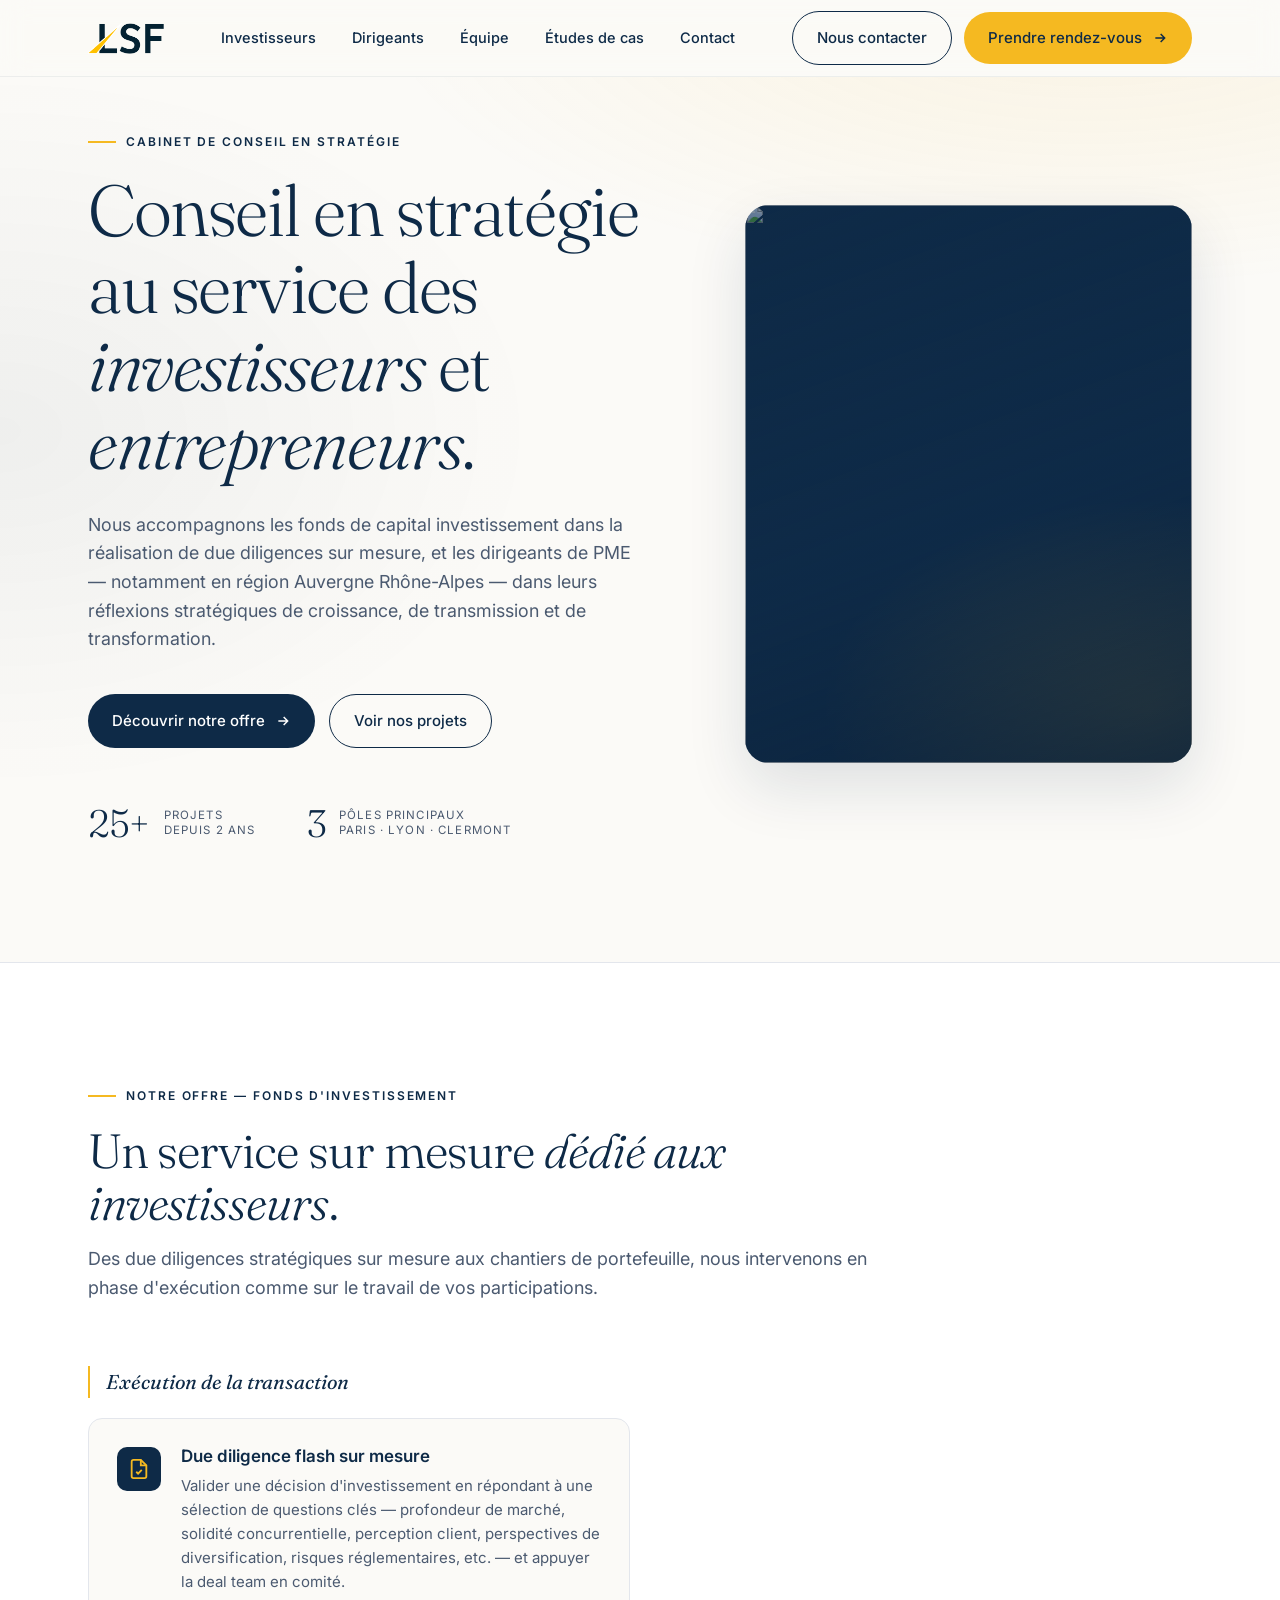
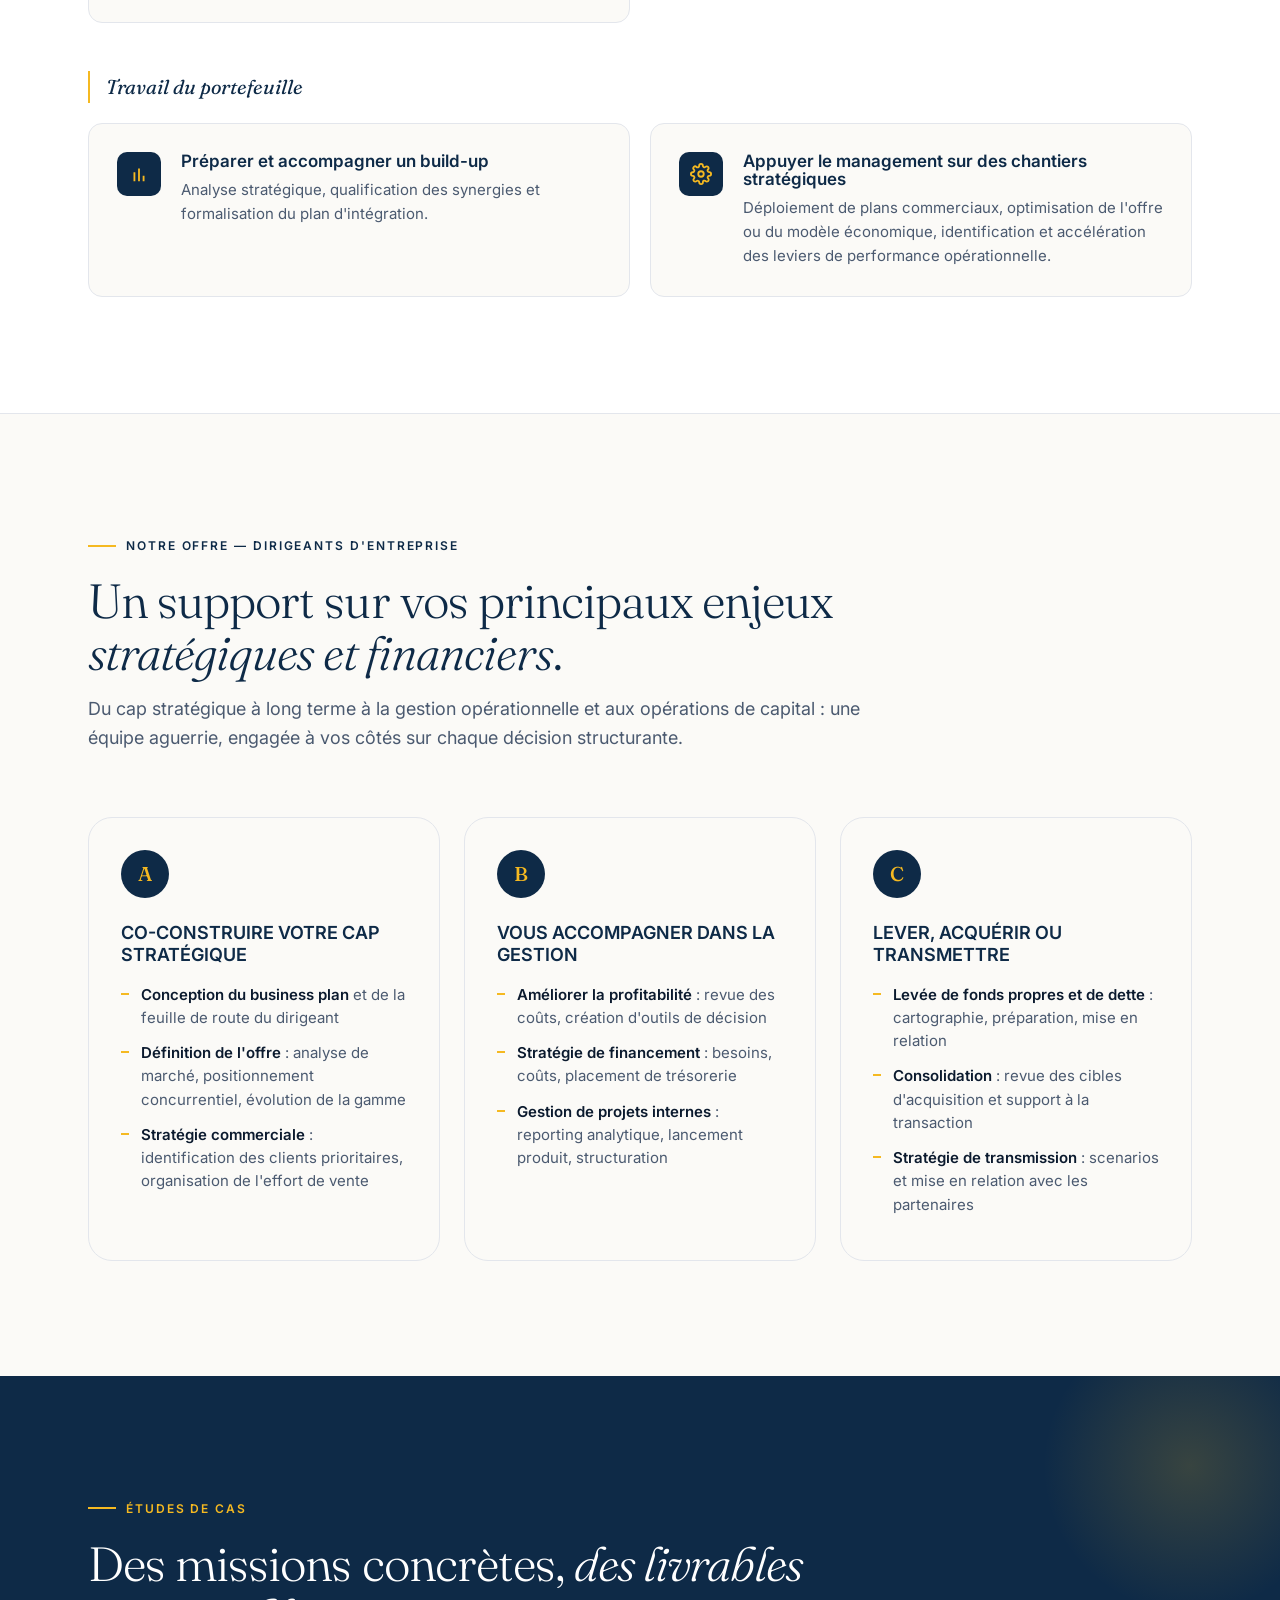
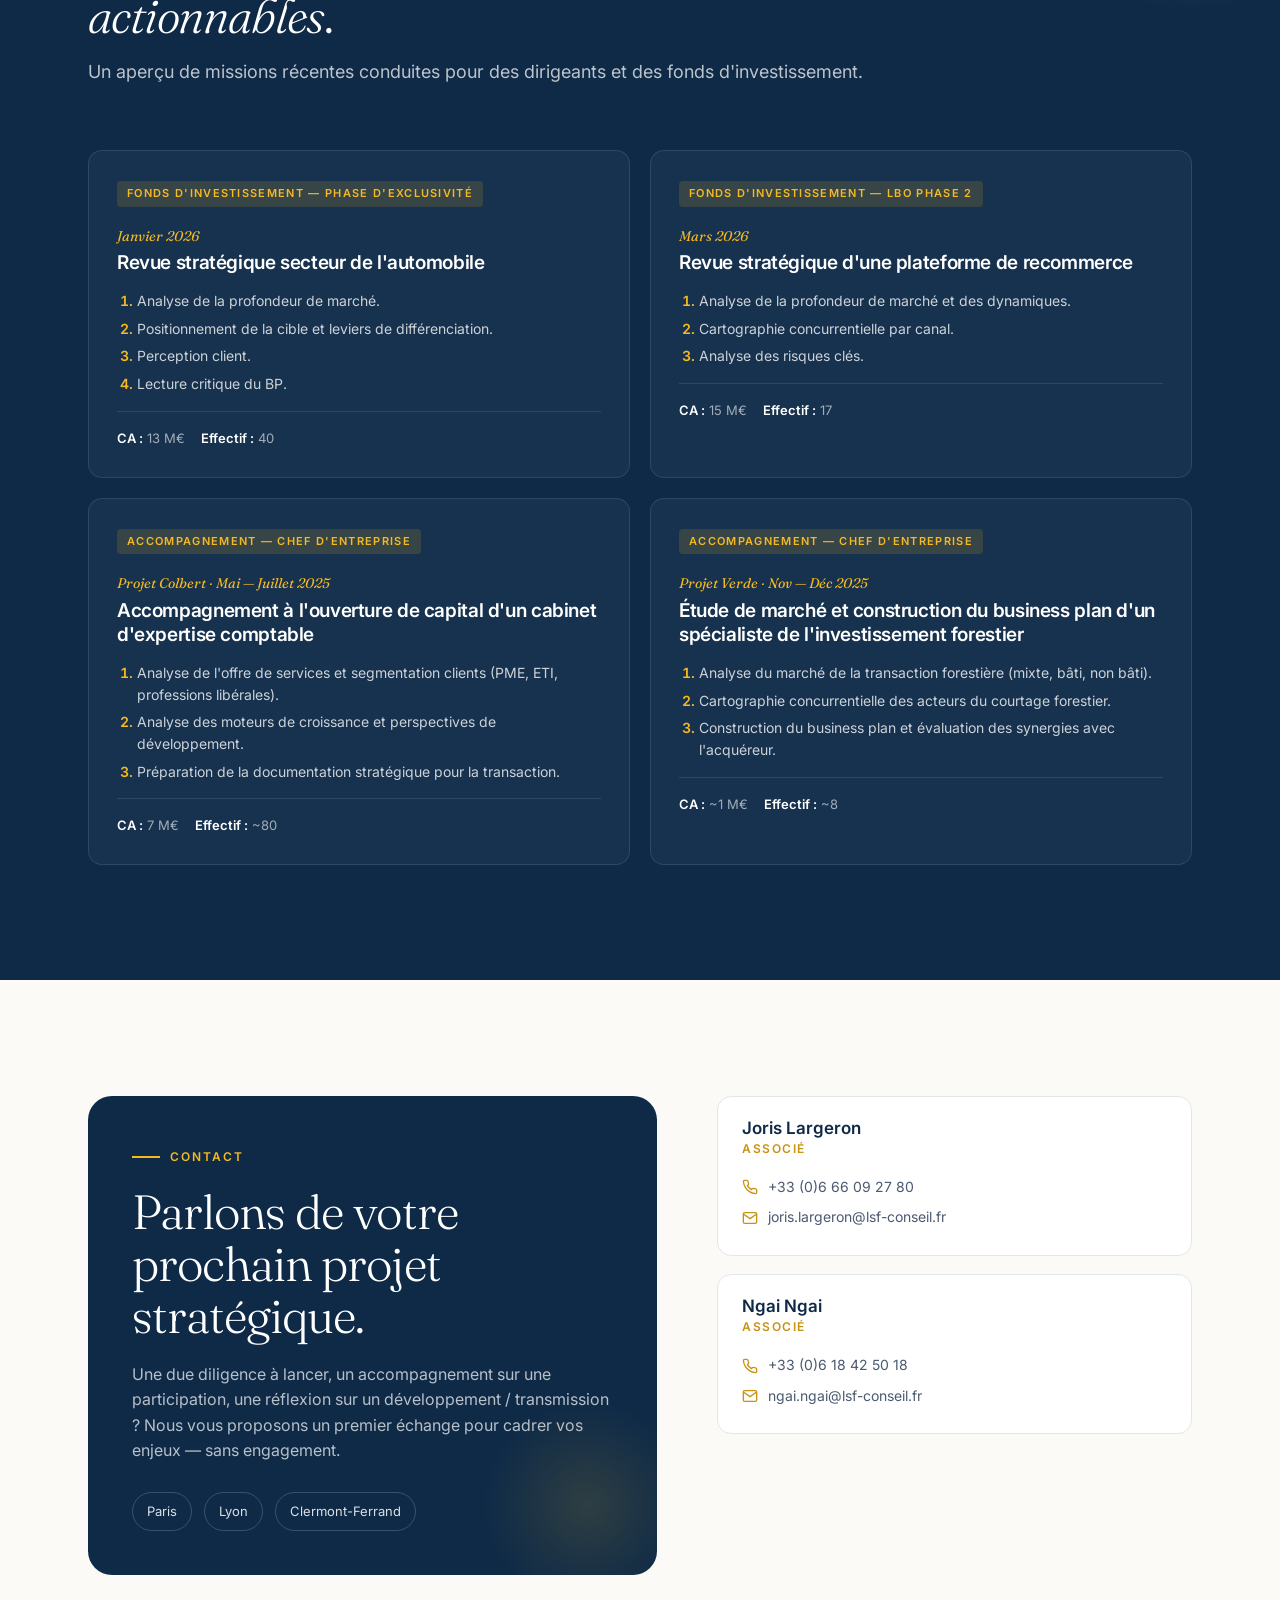
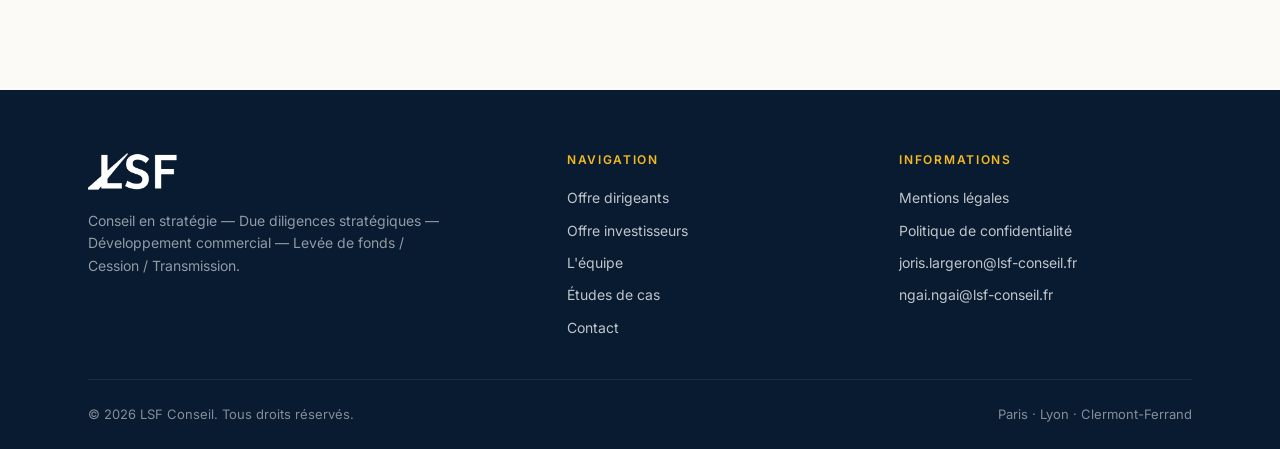
==== commit 7d593903: "fix: remove duplicated "Levée de fonds" from footer tagline Co-Authored-By: Claude Opus 4.7 (1M cont" ====
--- a/index.html
+++ b/index.html
@@ -305,7 +305,7 @@
     <div class="footer-top">
       <div class="footer-brand">
         <img src="assets/logo-lsf-hd.png" alt="LSF Conseil" />
-        <p>Conseil en stratégie — Due diligences stratégiques — Développement commercial — Levée de fonds / Cession / Transmission — Levée de fonds.</p>
+        <p>Conseil en stratégie — Due diligences stratégiques — Développement commercial — Levée de fonds / Cession / Transmission.</p>
       </div>
       <div class="footer-col">
         <h5>Navigation</h5>
